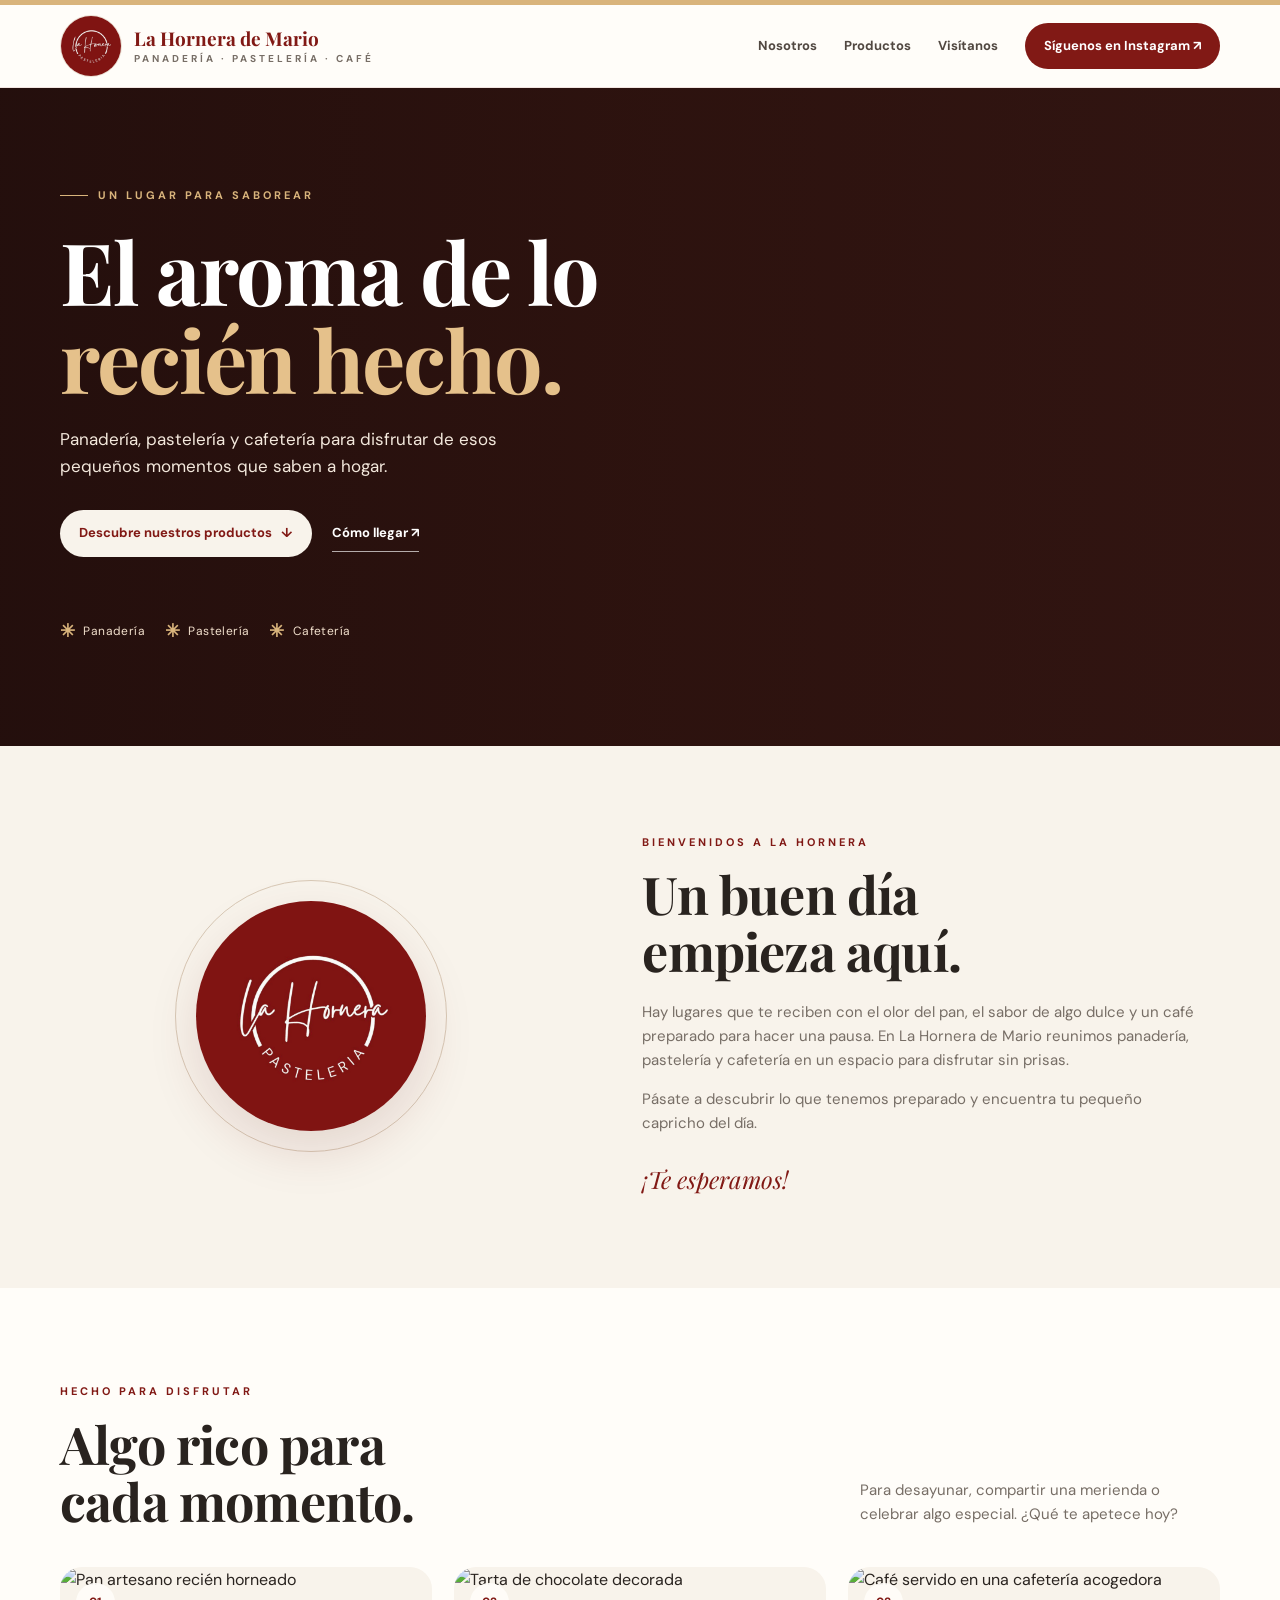
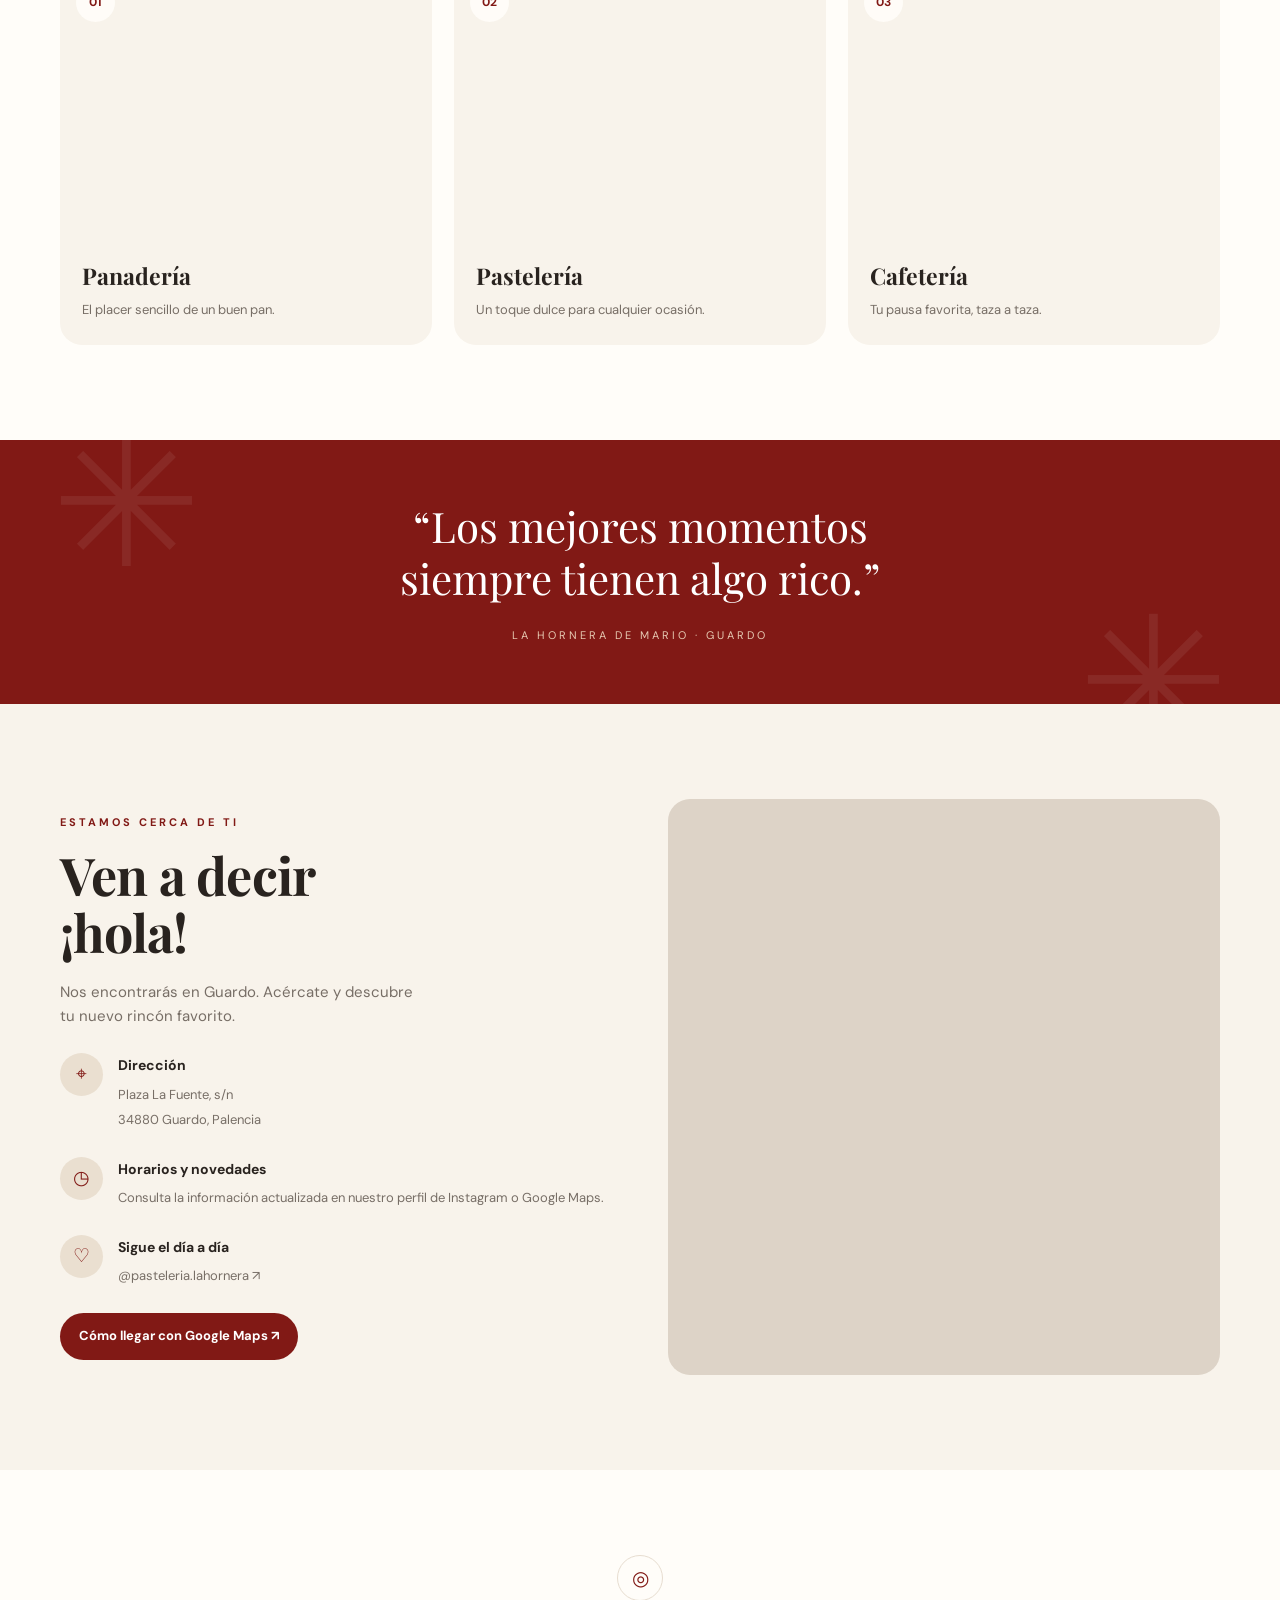
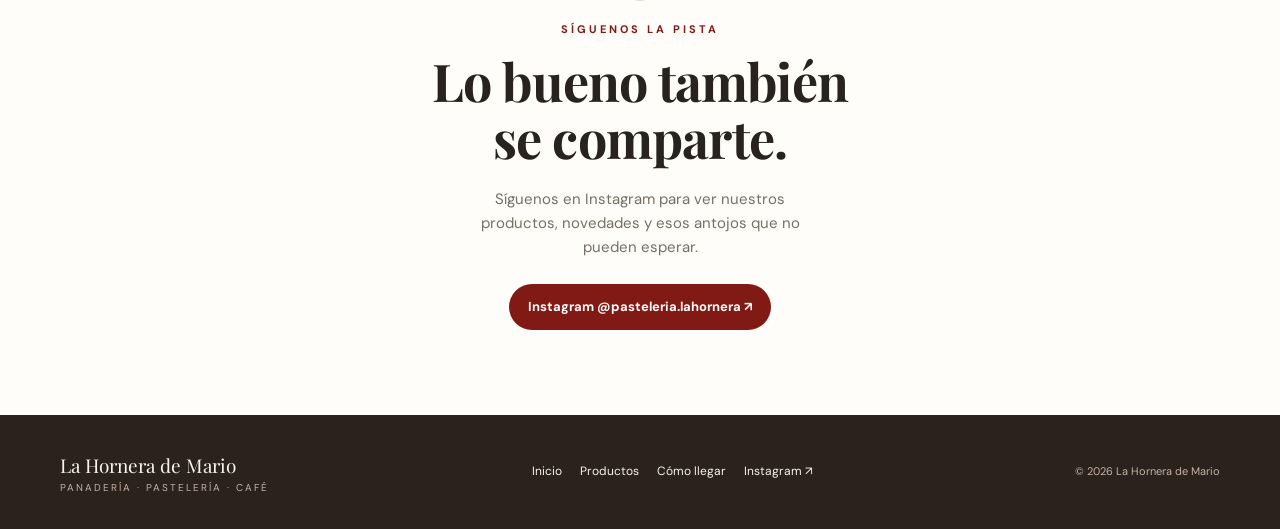
==== index.html @ e00d03fb "Add files via upload" ====
<!doctype html>
<html lang="es">
<head>
  <meta charset="utf-8">
  <meta name="viewport" content="width=device-width, initial-scale=1">
  <meta name="theme-color" content="#811915">
  <meta name="description" content="La Hornera de Mario: panadería, pastelería y cafetería en Guardo, Palencia. Descubre nuestros productos y ven a visitarnos.">
  <title>La Hornera de Mario | Panadería, pastelería y café</title>
  <link rel="preconnect" href="https://fonts.googleapis.com">
  <link rel="preconnect" href="https://fonts.gstatic.com" crossorigin>
  <link href="https://fonts.googleapis.com/css2?family=DM+Sans:wght@400;500;600;700&family=Playfair+Display:wght@500;600;700&display=swap" rel="stylesheet">
  <style>
    :root{--wine:#811915;--wine-dark:#5d100e;--cream:#f8f3eb;--paper:#fffdf9;--ink:#29231f;--muted:#776e66;--gold:#d9b47c;--line:#e7ddd0;--radius:22px}
    *{box-sizing:border-box}
    html{scroll-behavior:smooth;scroll-padding-top:88px}
    body{margin:0;background:var(--paper);color:var(--ink);font-family:"DM Sans",sans-serif;line-height:1.6}
    a{color:inherit}
    img{display:block;max-width:100%}
    .container{width:min(1160px,calc(100% - 44px));margin-inline:auto}
    .topline{height:5px;background:var(--gold)}
    header{position:sticky;top:0;z-index:20;background:rgba(255,253,249,.94);backdrop-filter:blur(14px);border-bottom:1px solid rgba(129,25,21,.1)}
    .nav{height:82px;display:flex;align-items:center;justify-content:space-between;gap:24px}
    .brand{display:flex;align-items:center;gap:12px;text-decoration:none;min-width:0}
    .brand img{width:62px;height:62px;object-fit:cover;border-radius:50%;border:1px solid #eadfd2}
    .brand-name{font-family:"Playfair Display",serif;font-size:19px;font-weight:700;line-height:1.1;color:var(--wine)}
    .brand-name small{display:block;font-family:"DM Sans",sans-serif;font-size:10px;letter-spacing:3px;text-transform:uppercase;color:var(--muted);margin-top:5px}
    nav{display:flex;align-items:center;gap:27px}
    nav a{text-decoration:none;font-size:13px;font-weight:700;color:#514841;transition:color .2s}
    nav a:hover{color:var(--wine)}
    .nav-cta,.button{display:inline-flex;align-items:center;justify-content:center;gap:9px;background:var(--wine);color:#fff!important;padding:13px 19px;border-radius:999px;text-decoration:none;font-size:13px;font-weight:700;transition:transform .2s,background .2s}
    .nav-cta:hover,.button:hover{background:var(--wine-dark);transform:translateY(-2px)}
    .menu-toggle{display:none;border:0;background:none;color:var(--wine);font-size:26px;cursor:pointer}
    .hero{position:relative;isolation:isolate;min-height:640px;display:flex;align-items:center;color:white;background:#321512;overflow:hidden}
    .hero:before{content:"";position:absolute;inset:0;z-index:-2;background:url("https://images.unsplash.com/photo-1509440159596-0249088772ff?auto=format&fit=crop&w=2000&q=85") center 52%/cover}
    .hero:after{content:"";position:absolute;inset:0;z-index:-1;background:linear-gradient(90deg,rgba(34,14,12,.88) 0%,rgba(42,17,13,.69) 48%,rgba(43,18,13,.12) 100%)}
    .hero-content{padding:90px 0 100px;max-width:720px}
    .eyebrow{display:inline-flex;align-items:center;gap:10px;color:var(--gold);font-size:11px;font-weight:700;letter-spacing:3px;text-transform:uppercase}
    .eyebrow:before{content:"";height:1px;width:28px;background:currentColor}
    h1,h2,h3,p{margin-top:0}
    h1,h2,h3{font-family:"Playfair Display",serif}
    h1{font-size:clamp(48px,7vw,86px);line-height:1.02;letter-spacing:-2px;margin:23px 0}
    h1 em{font-style:normal;color:#e5c18b}
    .hero p{font-size:17px;max-width:500px;color:#f3e8dc;margin-bottom:30px}
    .hero-actions{display:flex;align-items:center;gap:20px;flex-wrap:wrap}
    .button.light{background:var(--cream);color:var(--wine)!important}
    .text-link{font-weight:700;font-size:13px;text-decoration:none;border-bottom:1px solid rgba(255,255,255,.65);padding:8px 0}
    .hero-note{margin-top:60px;display:flex;gap:20px;align-items:center;color:#f1dfcc;font-size:12px;letter-spacing:.4px}
    .hero-note span{display:flex;align-items:center;gap:8px}
    .hero-note b{color:var(--gold);font-size:18px}
    .intro{padding:88px 0 90px;background:var(--cream)}
    .intro-grid{display:grid;grid-template-columns:1fr 1.15fr;gap:80px;align-items:center}
    .intro-mark{position:relative;min-height:330px;display:flex;align-items:center;justify-content:center}
    .intro-mark:before{content:"";position:absolute;width:270px;height:270px;border:1px solid #d8c8b5;border-radius:50%}
    .intro-mark img{position:relative;width:230px;height:230px;object-fit:cover;border-radius:50%;box-shadow:0 20px 50px #5d100e20}
    .section-kicker{color:var(--wine);font-size:11px;font-weight:700;letter-spacing:3px;text-transform:uppercase;margin-bottom:14px}
    h2{font-size:clamp(34px,4.5vw,52px);line-height:1.1;letter-spacing:-.8px;margin-bottom:20px}
    .intro-copy p,.section-lead{color:var(--muted);font-size:15px;max-width:560px}
    .signature{font-family:"Playfair Display",serif;font-style:italic;color:var(--wine);font-size:24px;margin-top:25px}
    .products{padding:95px 0}
    .section-head{display:flex;justify-content:space-between;align-items:end;gap:30px;margin-bottom:38px}
    .section-head h2{margin-bottom:0}
    .section-lead{max-width:360px;margin-bottom:3px}
    .product-grid{display:grid;grid-template-columns:repeat(3,1fr);gap:22px}
    .product-card{position:relative;overflow:hidden;border-radius:var(--radius);background:var(--cream);min-height:370px}
    .product-card img{width:100%;height:270px;object-fit:cover;transition:transform .6s}
    .product-card:hover img{transform:scale(1.05)}
    .product-info{padding:21px 22px 24px}
    .product-info h3{font-size:23px;margin-bottom:5px}
    .product-info p{color:var(--muted);font-size:13px;margin-bottom:0}
    .product-number{position:absolute;top:16px;left:16px;background:rgba(255,253,249,.94);color:var(--wine);border-radius:50%;width:39px;height:39px;display:grid;place-items:center;font-size:12px;font-weight:700}
    .quote-band{background:var(--wine);color:#fff;padding:60px 0;text-align:center;position:relative;overflow:hidden}
    .quote-band:before,.quote-band:after{content:"✳";position:absolute;color:#ffffff12;font-size:180px;line-height:1}
    .quote-band:before{left:4%;top:-25px}.quote-band:after{right:4%;bottom:-70px}
    .quote-band blockquote{position:relative;max-width:760px;margin:0 auto;font-family:"Playfair Display",serif;font-size:clamp(27px,4vw,42px);line-height:1.25}
    .quote-band p{position:relative;color:#e6c9b2;font-size:11px;letter-spacing:3px;text-transform:uppercase;margin:22px 0 0}
    .visit{padding:95px 0;background:var(--cream)}
    .visit-grid{display:grid;grid-template-columns:1fr 1fr;gap:55px;align-items:stretch}
    .visit-copy{padding:15px 0}
    .detail{display:flex;gap:15px;margin:25px 0;align-items:flex-start}
    .detail-icon{width:43px;height:43px;flex:0 0 43px;border-radius:50%;display:grid;place-items:center;background:#eadfd0;color:var(--wine);font-size:19px}
    .detail strong{display:block;font-size:14px;margin:1px 0 4px}
    .detail span,.detail a{font-size:13px;color:var(--muted);text-decoration:none}
    .map-card{min-height:410px;border-radius:var(--radius);overflow:hidden;position:relative;background:#ddd3c7}
    .map-card iframe{width:100%;height:100%;min-height:410px;border:0;filter:grayscale(.2)}
    .social{padding:85px 0;text-align:center}
    .social .section-lead{margin:0 auto 25px}
    .social-icon{display:inline-grid;place-items:center;width:46px;height:46px;border-radius:50%;border:1px solid var(--line);color:var(--wine);font-size:20px;margin-bottom:20px}
    footer{background:#2b211d;color:#f8f3eb;padding:35px 0}
    .footer-inner{display:flex;align-items:center;justify-content:space-between;gap:25px}
    .footer-brand{font-family:"Playfair Display",serif;font-size:19px}
    .footer-brand small{display:block;color:#c4b3a6;font:10px "DM Sans",sans-serif;letter-spacing:2px;text-transform:uppercase}
    footer p{font-size:11px;color:#c4b3a6;margin:0}
    .footer-links{display:flex;gap:18px;flex-wrap:wrap}
    .footer-links a{font-size:12px;color:#f8f3eb;text-decoration:none}
    .reveal{opacity:0;transform:translateY(18px);transition:opacity .65s,transform .65s}
    .reveal.visible{opacity:1;transform:none}
    @media(max-width:850px){
      nav{gap:15px}nav a{font-size:12px}.nav-cta{padding:11px 13px}
      .intro-grid{gap:35px}.visit-grid{gap:28px}
      .product-card img{height:220px}.product-card{min-height:330px}
    }
    @media(max-width:680px){
      .container{width:min(100% - 32px,560px)}
      .nav{height:72px}.brand img{width:50px;height:50px}.brand-name{font-size:17px}
      .menu-toggle{display:block}
      nav{display:none;position:absolute;top:72px;left:0;right:0;padding:20px 22px 24px;background:var(--paper);border-bottom:1px solid var(--line);flex-direction:column;align-items:stretch;gap:0}
      nav.open{display:flex}nav a{padding:13px 0;font-size:14px;border-bottom:1px solid var(--line)}nav .nav-cta{margin-top:15px;text-align:center;border:0}
      .hero{min-height:620px}.hero:before{background-position:58% center}.hero:after{background:linear-gradient(90deg,rgba(34,14,12,.86),rgba(42,17,13,.48))}
      .hero-content{padding:70px 0}.hero p{font-size:15px}.hero-note{margin-top:43px;gap:12px;flex-wrap:wrap}
      .intro,.products,.visit{padding:68px 0}
      .intro-grid{grid-template-columns:1fr;gap:22px}.intro-mark{min-height:230px;order:2}.intro-mark:before{width:205px;height:205px}.intro-mark img{width:170px;height:170px}
      .section-head{display:block}.section-lead{margin-top:16px}
      .product-grid{grid-template-columns:1fr;gap:18px}.product-card{min-height:0}.product-card img{height:260px}
      .quote-band{padding:48px 18px}
      .visit-grid{grid-template-columns:1fr;gap:25px}.map-card,.map-card iframe{min-height:340px}
      .social{padding:65px 0}
      .footer-inner{flex-direction:column;align-items:flex-start}.footer-links{gap:14px}
    }
    @media(prefers-reduced-motion:reduce){html{scroll-behavior:auto}*,*:before,*:after{transition:none!important}.reveal{opacity:1;transform:none}}
  </style>
</head>
<body>
  <div class="topline"></div>
  <header>
    <div class="container nav">
      <a class="brand" href="#inicio" aria-label="La Hornera de Mario, inicio">
        <img src="assets/logo-la-hornera.jpg" alt="Logotipo de La Hornera de Mario">
        <span class="brand-name">La Hornera de Mario<small>Panadería · Pastelería · Café</small></span>
      </a>
      <button class="menu-toggle" aria-label="Abrir menú" aria-expanded="false">☰</button>
      <nav aria-label="Navegación principal">
        <a href="#nosotros">Nosotros</a><a href="#productos">Productos</a><a href="#visitanos">Visítanos</a>
        <a class="nav-cta" href="https://www.instagram.com/pasteleria.lahornera/" target="_blank" rel="noopener">Síguenos en Instagram ↗</a>
      </nav>
    </div>
  </header>

  <main>
    <section class="hero" id="inicio">
      <div class="container">
        <div class="hero-content">
          <div class="eyebrow">Un lugar para saborear</div>
          <h1>El aroma de lo<br><em>recién hecho.</em></h1>
          <p>Panadería, pastelería y cafetería para disfrutar de esos pequeños momentos que saben a hogar.</p>
          <div class="hero-actions">
            <a class="button light" href="#productos">Descubre nuestros productos <span>↓</span></a>
            <a class="text-link" href="#visitanos">Cómo llegar ↗</a>
          </div>
          <div class="hero-note"><span><b>✳</b> Panadería</span><span><b>✳</b> Pastelería</span><span><b>✳</b> Cafetería</span></div>
        </div>
      </div>
    </section>

    <section class="intro" id="nosotros">
      <div class="container intro-grid">
        <div class="intro-mark reveal"><img src="assets/logo-la-hornera.jpg" alt="Logo de La Hornera de Mario"></div>
        <div class="intro-copy reveal">
          <div class="section-kicker">Bienvenidos a La Hornera</div>
          <h2>Un buen día<br>empieza aquí.</h2>
          <p>Hay lugares que te reciben con el olor del pan, el sabor de algo dulce y un café preparado para hacer una pausa. En La Hornera de Mario reunimos panadería, pastelería y cafetería en un espacio para disfrutar sin prisas.</p>
          <p>Pásate a descubrir lo que tenemos preparado y encuentra tu pequeño capricho del día.</p>
          <div class="signature">¡Te esperamos!</div>
        </div>
      </div>
    </section>

    <section class="products" id="productos">
      <div class="container">
        <div class="section-head reveal">
          <div><div class="section-kicker">Hecho para disfrutar</div><h2>Algo rico para<br>cada momento.</h2></div>
          <p class="section-lead">Para desayunar, compartir una merienda o celebrar algo especial. ¿Qué te apetece hoy?</p>
        </div>
        <div class="product-grid">
          <article class="product-card reveal">
            <span class="product-number">01</span>
            <img src="https://images.unsplash.com/photo-1509440159596-0249088772ff?auto=format&fit=crop&w=900&q=85" alt="Pan artesano recién horneado" loading="lazy">
            <div class="product-info"><h3>Panadería</h3><p>El placer sencillo de un buen pan.</p></div>
          </article>
          <article class="product-card reveal">
            <span class="product-number">02</span>
            <img src="https://images.unsplash.com/photo-1578985545062-69928b1d9587?auto=format&fit=crop&w=900&q=85" alt="Tarta de chocolate decorada" loading="lazy">
            <div class="product-info"><h3>Pastelería</h3><p>Un toque dulce para cualquier ocasión.</p></div>
          </article>
          <article class="product-card reveal">
            <span class="product-number">03</span>
            <img src="https://images.unsplash.com/photo-1501339847302-ac426a4a7cbb?auto=format&fit=crop&w=900&q=85" alt="Café servido en una cafetería acogedora" loading="lazy">
            <div class="product-info"><h3>Cafetería</h3><p>Tu pausa favorita, taza a taza.</p></div>
          </article>
        </div>
      </div>
    </section>

    <section class="quote-band">
      <div class="container">
        <blockquote>“Los mejores momentos<br>siempre tienen algo rico.”</blockquote>
        <p>La Hornera de Mario · Guardo</p>
      </div>
    </section>

    <section class="visit" id="visitanos">
      <div class="container visit-grid">
        <div class="visit-copy reveal">
          <div class="section-kicker">Estamos cerca de ti</div>
          <h2>Ven a decir<br>¡hola!</h2>
          <p class="section-lead">Nos encontrarás en Guardo. Acércate y descubre tu nuevo rincón favorito.</p>
          <div class="detail"><div class="detail-icon">⌖</div><div><strong>Dirección</strong><span>Plaza La Fuente, s/n<br>34880 Guardo, Palencia</span></div></div>
          <div class="detail"><div class="detail-icon">◷</div><div><strong>Horarios y novedades</strong><span>Consulta la información actualizada en nuestro perfil de Instagram o Google Maps.</span></div></div>
          <div class="detail"><div class="detail-icon">♡</div><div><strong>Sigue el día a día</strong><a href="https://www.instagram.com/pasteleria.lahornera/" target="_blank" rel="noopener">@pasteleria.lahornera ↗</a></div></div>
          <a class="button" href="https://www.google.com/maps/search/?api=1&query=Pasteler%C3%ADa%20La%20Hornera%20de%20Mario%2C%20Plaza%20La%20Fuente%2C%20Guardo%2C%20Palencia" target="_blank" rel="noopener">Cómo llegar con Google Maps ↗</a>
        </div>
        <div class="map-card reveal" aria-label="Mapa de ubicación">
          <iframe title="Ubicación de La Hornera de Mario en Guardo" src="https://maps.google.com/maps?q=Pasteler%C3%ADa%20La%20Hornera%20de%20Mario%2C%20Plaza%20La%20Fuente%2C%20Guardo%2C%20Palencia&t=&z=15&ie=UTF8&iwloc=&output=embed" loading="lazy" referrerpolicy="no-referrer-when-downgrade"></iframe>
        </div>
      </div>
    </section>

    <section class="social">
      <div class="container reveal">
        <div class="social-icon">◎</div>
        <div class="section-kicker">Síguenos la pista</div>
        <h2>Lo bueno también<br>se comparte.</h2>
        <p class="section-lead">Síguenos en Instagram para ver nuestros productos, novedades y esos antojos que no pueden esperar.</p>
        <a class="button" href="https://www.instagram.com/pasteleria.lahornera/" target="_blank" rel="noopener">Instagram @pasteleria.lahornera ↗</a>
      </div>
    </section>
  </main>

  <footer>
    <div class="container footer-inner">
      <div class="footer-brand">La Hornera de Mario<small>Panadería · Pastelería · Café</small></div>
      <div class="footer-links"><a href="#inicio">Inicio</a><a href="#productos">Productos</a><a href="#visitanos">Cómo llegar</a><a href="https://www.instagram.com/pasteleria.lahornera/" target="_blank" rel="noopener">Instagram ↗</a></div>
      <p>© <span id="year"></span> La Hornera de Mario</p>
    </div>
  </footer>
  <script>
    const toggle = document.querySelector('.menu-toggle');
    const nav = document.querySelector('nav');
    toggle.addEventListener('click', () => {
      const open = nav.classList.toggle('open');
      toggle.setAttribute('aria-expanded', String(open));
      toggle.textContent = open ? '×' : '☰';
    });
    nav.querySelectorAll('a').forEach(link => link.addEventListener('click', () => {
      nav.classList.remove('open'); toggle.setAttribute('aria-expanded','false'); toggle.textContent='☰';
    }));
    document.getElementById('year').textContent = new Date().getFullYear();
    const observer = new IntersectionObserver(entries => entries.forEach(entry => {
      if (entry.isIntersecting) { entry.target.classList.add('visible'); observer.unobserve(entry.target); }
    }), {threshold:.12});
    document.querySelectorAll('.reveal').forEach(el => observer.observe(el));
  </script>
</body>
</html>
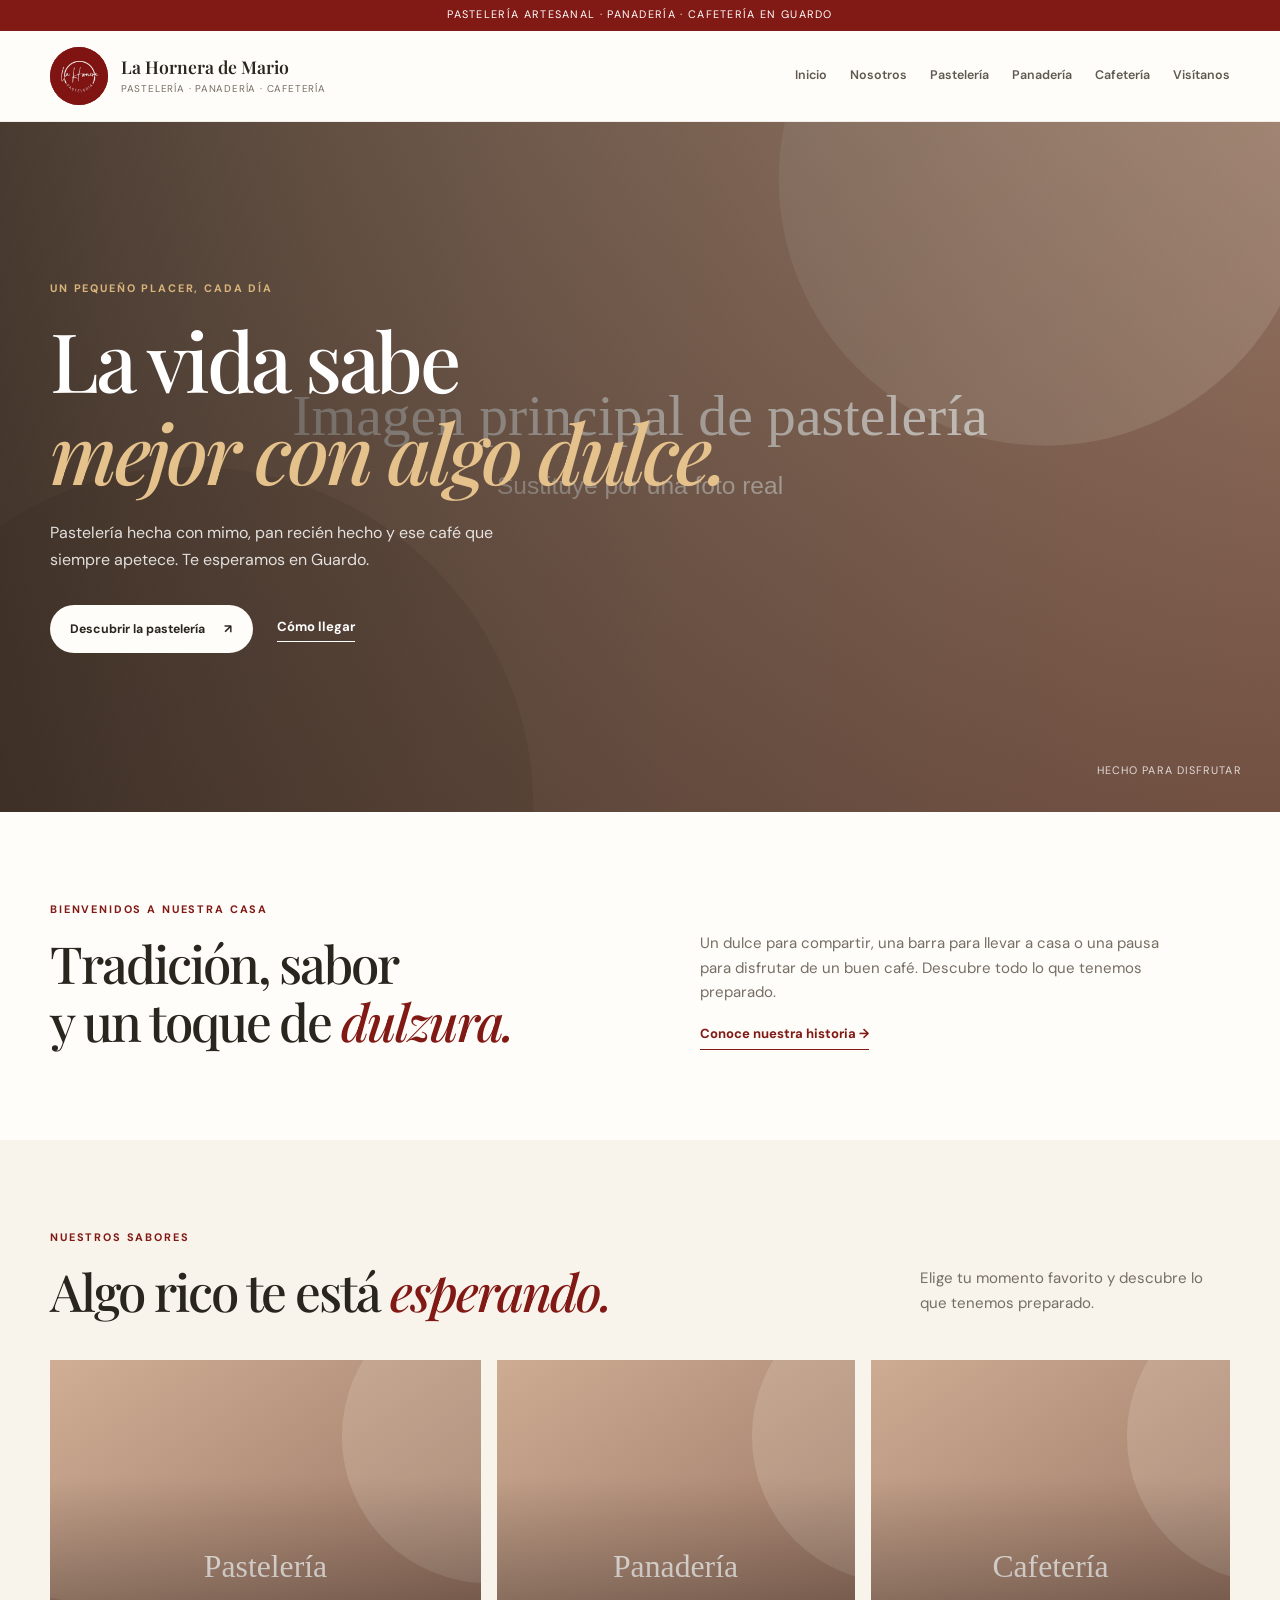
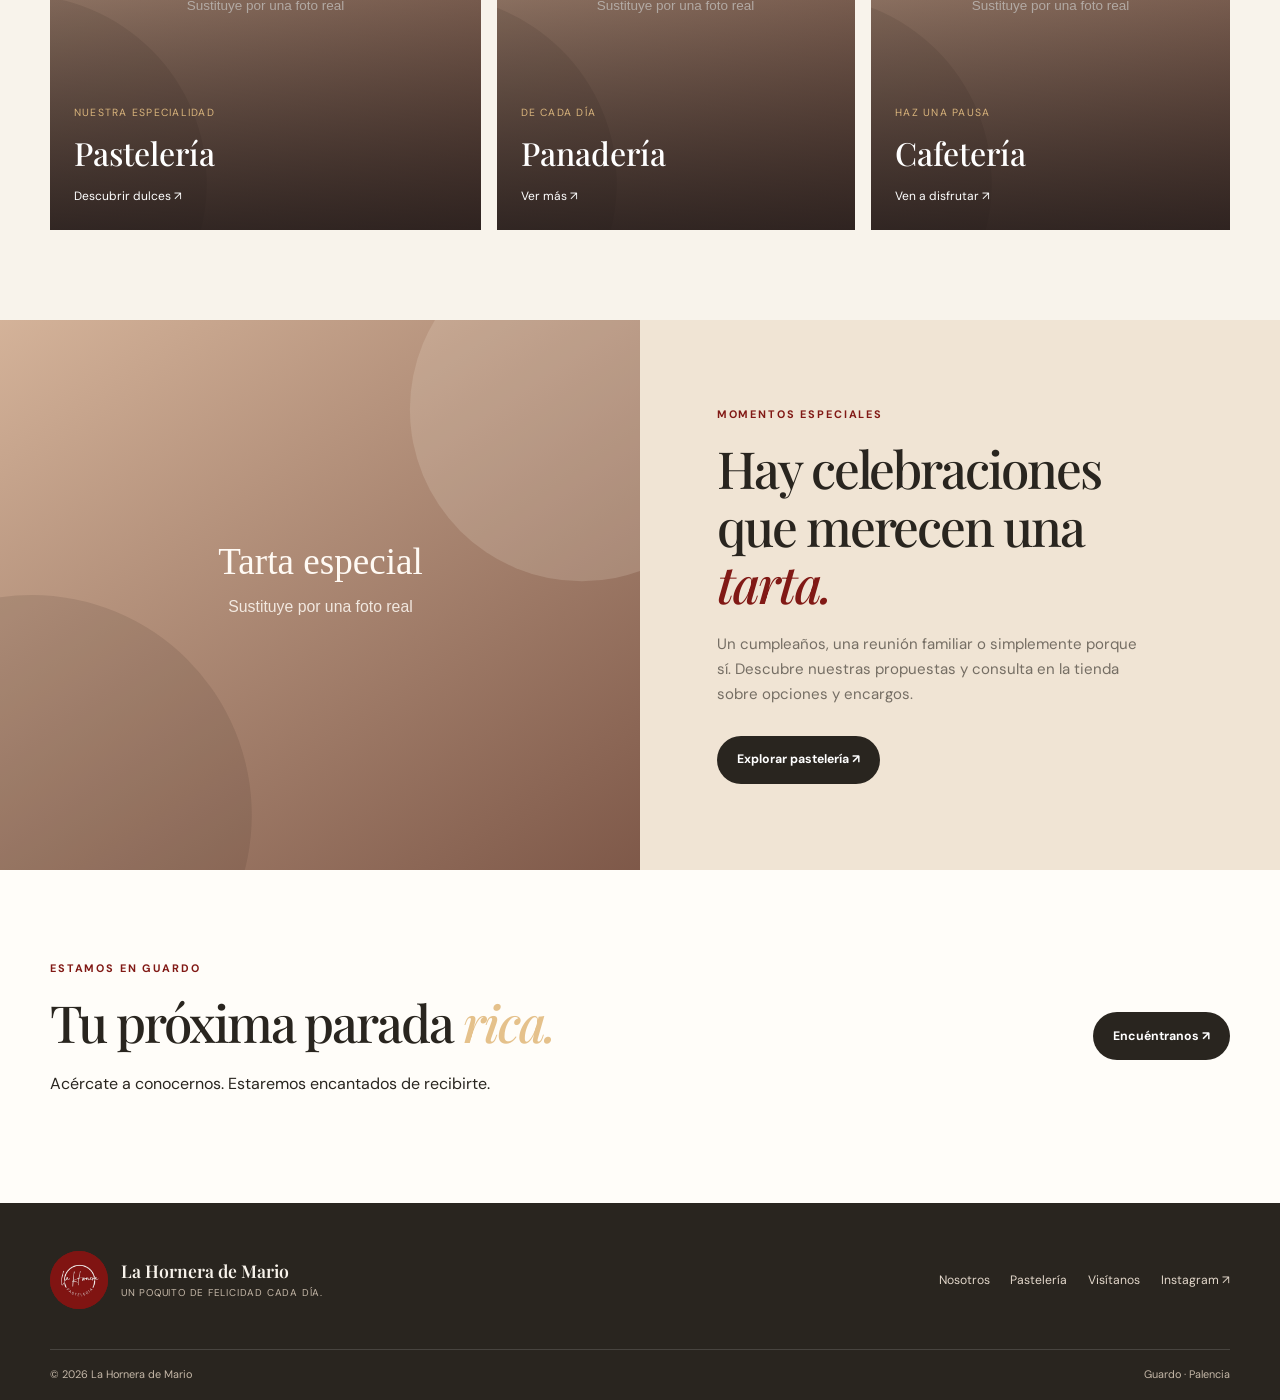
==== commit 470c1ce7: "2º versión, páginas añadidas, nueva estructura" ====
--- a/index.html
+++ b/index.html
@@ -1,253 +1,31 @@
 <!doctype html>
-<html lang="es">
-<head>
-  <meta charset="utf-8">
-  <meta name="viewport" content="width=device-width, initial-scale=1">
-  <meta name="theme-color" content="#811915">
-  <meta name="description" content="La Hornera de Mario: panadería, pastelería y cafetería en Guardo, Palencia. Descubre nuestros productos y ven a visitarnos.">
-  <title>La Hornera de Mario | Panadería, pastelería y café</title>
-  <link rel="preconnect" href="https://fonts.googleapis.com">
-  <link rel="preconnect" href="https://fonts.gstatic.com" crossorigin>
-  <link href="https://fonts.googleapis.com/css2?family=DM+Sans:wght@400;500;600;700&family=Playfair+Display:wght@500;600;700&display=swap" rel="stylesheet">
-  <style>
-    :root{--wine:#811915;--wine-dark:#5d100e;--cream:#f8f3eb;--paper:#fffdf9;--ink:#29231f;--muted:#776e66;--gold:#d9b47c;--line:#e7ddd0;--radius:22px}
-    *{box-sizing:border-box}
-    html{scroll-behavior:smooth;scroll-padding-top:88px}
-    body{margin:0;background:var(--paper);color:var(--ink);font-family:"DM Sans",sans-serif;line-height:1.6}
-    a{color:inherit}
-    img{display:block;max-width:100%}
-    .container{width:min(1160px,calc(100% - 44px));margin-inline:auto}
-    .topline{height:5px;background:var(--gold)}
-    header{position:sticky;top:0;z-index:20;background:rgba(255,253,249,.94);backdrop-filter:blur(14px);border-bottom:1px solid rgba(129,25,21,.1)}
-    .nav{height:82px;display:flex;align-items:center;justify-content:space-between;gap:24px}
-    .brand{display:flex;align-items:center;gap:12px;text-decoration:none;min-width:0}
-    .brand img{width:62px;height:62px;object-fit:cover;border-radius:50%;border:1px solid #eadfd2}
-    .brand-name{font-family:"Playfair Display",serif;font-size:19px;font-weight:700;line-height:1.1;color:var(--wine)}
-    .brand-name small{display:block;font-family:"DM Sans",sans-serif;font-size:10px;letter-spacing:3px;text-transform:uppercase;color:var(--muted);margin-top:5px}
-    nav{display:flex;align-items:center;gap:27px}
-    nav a{text-decoration:none;font-size:13px;font-weight:700;color:#514841;transition:color .2s}
-    nav a:hover{color:var(--wine)}
-    .nav-cta,.button{display:inline-flex;align-items:center;justify-content:center;gap:9px;background:var(--wine);color:#fff!important;padding:13px 19px;border-radius:999px;text-decoration:none;font-size:13px;font-weight:700;transition:transform .2s,background .2s}
-    .nav-cta:hover,.button:hover{background:var(--wine-dark);transform:translateY(-2px)}
-    .menu-toggle{display:none;border:0;background:none;color:var(--wine);font-size:26px;cursor:pointer}
-    .hero{position:relative;isolation:isolate;min-height:640px;display:flex;align-items:center;color:white;background:#321512;overflow:hidden}
-    .hero:before{content:"";position:absolute;inset:0;z-index:-2;background:url("https://images.unsplash.com/photo-1509440159596-0249088772ff?auto=format&fit=crop&w=2000&q=85") center 52%/cover}
-    .hero:after{content:"";position:absolute;inset:0;z-index:-1;background:linear-gradient(90deg,rgba(34,14,12,.88) 0%,rgba(42,17,13,.69) 48%,rgba(43,18,13,.12) 100%)}
-    .hero-content{padding:90px 0 100px;max-width:720px}
-    .eyebrow{display:inline-flex;align-items:center;gap:10px;color:var(--gold);font-size:11px;font-weight:700;letter-spacing:3px;text-transform:uppercase}
-    .eyebrow:before{content:"";height:1px;width:28px;background:currentColor}
-    h1,h2,h3,p{margin-top:0}
-    h1,h2,h3{font-family:"Playfair Display",serif}
-    h1{font-size:clamp(48px,7vw,86px);line-height:1.02;letter-spacing:-2px;margin:23px 0}
-    h1 em{font-style:normal;color:#e5c18b}
-    .hero p{font-size:17px;max-width:500px;color:#f3e8dc;margin-bottom:30px}
-    .hero-actions{display:flex;align-items:center;gap:20px;flex-wrap:wrap}
-    .button.light{background:var(--cream);color:var(--wine)!important}
-    .text-link{font-weight:700;font-size:13px;text-decoration:none;border-bottom:1px solid rgba(255,255,255,.65);padding:8px 0}
-    .hero-note{margin-top:60px;display:flex;gap:20px;align-items:center;color:#f1dfcc;font-size:12px;letter-spacing:.4px}
-    .hero-note span{display:flex;align-items:center;gap:8px}
-    .hero-note b{color:var(--gold);font-size:18px}
-    .intro{padding:88px 0 90px;background:var(--cream)}
-    .intro-grid{display:grid;grid-template-columns:1fr 1.15fr;gap:80px;align-items:center}
-    .intro-mark{position:relative;min-height:330px;display:flex;align-items:center;justify-content:center}
-    .intro-mark:before{content:"";position:absolute;width:270px;height:270px;border:1px solid #d8c8b5;border-radius:50%}
-    .intro-mark img{position:relative;width:230px;height:230px;object-fit:cover;border-radius:50%;box-shadow:0 20px 50px #5d100e20}
-    .section-kicker{color:var(--wine);font-size:11px;font-weight:700;letter-spacing:3px;text-transform:uppercase;margin-bottom:14px}
-    h2{font-size:clamp(34px,4.5vw,52px);line-height:1.1;letter-spacing:-.8px;margin-bottom:20px}
-    .intro-copy p,.section-lead{color:var(--muted);font-size:15px;max-width:560px}
-    .signature{font-family:"Playfair Display",serif;font-style:italic;color:var(--wine);font-size:24px;margin-top:25px}
-    .products{padding:95px 0}
-    .section-head{display:flex;justify-content:space-between;align-items:end;gap:30px;margin-bottom:38px}
-    .section-head h2{margin-bottom:0}
-    .section-lead{max-width:360px;margin-bottom:3px}
-    .product-grid{display:grid;grid-template-columns:repeat(3,1fr);gap:22px}
-    .product-card{position:relative;overflow:hidden;border-radius:var(--radius);background:var(--cream);min-height:370px}
-    .product-card img{width:100%;height:270px;object-fit:cover;transition:transform .6s}
-    .product-card:hover img{transform:scale(1.05)}
-    .product-info{padding:21px 22px 24px}
-    .product-info h3{font-size:23px;margin-bottom:5px}
-    .product-info p{color:var(--muted);font-size:13px;margin-bottom:0}
-    .product-number{position:absolute;top:16px;left:16px;background:rgba(255,253,249,.94);color:var(--wine);border-radius:50%;width:39px;height:39px;display:grid;place-items:center;font-size:12px;font-weight:700}
-    .quote-band{background:var(--wine);color:#fff;padding:60px 0;text-align:center;position:relative;overflow:hidden}
-    .quote-band:before,.quote-band:after{content:"✳";position:absolute;color:#ffffff12;font-size:180px;line-height:1}
-    .quote-band:before{left:4%;top:-25px}.quote-band:after{right:4%;bottom:-70px}
-    .quote-band blockquote{position:relative;max-width:760px;margin:0 auto;font-family:"Playfair Display",serif;font-size:clamp(27px,4vw,42px);line-height:1.25}
-    .quote-band p{position:relative;color:#e6c9b2;font-size:11px;letter-spacing:3px;text-transform:uppercase;margin:22px 0 0}
-    .visit{padding:95px 0;background:var(--cream)}
-    .visit-grid{display:grid;grid-template-columns:1fr 1fr;gap:55px;align-items:stretch}
-    .visit-copy{padding:15px 0}
-    .detail{display:flex;gap:15px;margin:25px 0;align-items:flex-start}
-    .detail-icon{width:43px;height:43px;flex:0 0 43px;border-radius:50%;display:grid;place-items:center;background:#eadfd0;color:var(--wine);font-size:19px}
-    .detail strong{display:block;font-size:14px;margin:1px 0 4px}
-    .detail span,.detail a{font-size:13px;color:var(--muted);text-decoration:none}
-    .map-card{min-height:410px;border-radius:var(--radius);overflow:hidden;position:relative;background:#ddd3c7}
-    .map-card iframe{width:100%;height:100%;min-height:410px;border:0;filter:grayscale(.2)}
-    .social{padding:85px 0;text-align:center}
-    .social .section-lead{margin:0 auto 25px}
-    .social-icon{display:inline-grid;place-items:center;width:46px;height:46px;border-radius:50%;border:1px solid var(--line);color:var(--wine);font-size:20px;margin-bottom:20px}
-    footer{background:#2b211d;color:#f8f3eb;padding:35px 0}
-    .footer-inner{display:flex;align-items:center;justify-content:space-between;gap:25px}
-    .footer-brand{font-family:"Playfair Display",serif;font-size:19px}
-    .footer-brand small{display:block;color:#c4b3a6;font:10px "DM Sans",sans-serif;letter-spacing:2px;text-transform:uppercase}
-    footer p{font-size:11px;color:#c4b3a6;margin:0}
-    .footer-links{display:flex;gap:18px;flex-wrap:wrap}
-    .footer-links a{font-size:12px;color:#f8f3eb;text-decoration:none}
-    .reveal{opacity:0;transform:translateY(18px);transition:opacity .65s,transform .65s}
-    .reveal.visible{opacity:1;transform:none}
-    @media(max-width:850px){
-      nav{gap:15px}nav a{font-size:12px}.nav-cta{padding:11px 13px}
-      .intro-grid{gap:35px}.visit-grid{gap:28px}
-      .product-card img{height:220px}.product-card{min-height:330px}
-    }
-    @media(max-width:680px){
-      .container{width:min(100% - 32px,560px)}
-      .nav{height:72px}.brand img{width:50px;height:50px}.brand-name{font-size:17px}
-      .menu-toggle{display:block}
-      nav{display:none;position:absolute;top:72px;left:0;right:0;padding:20px 22px 24px;background:var(--paper);border-bottom:1px solid var(--line);flex-direction:column;align-items:stretch;gap:0}
-      nav.open{display:flex}nav a{padding:13px 0;font-size:14px;border-bottom:1px solid var(--line)}nav .nav-cta{margin-top:15px;text-align:center;border:0}
-      .hero{min-height:620px}.hero:before{background-position:58% center}.hero:after{background:linear-gradient(90deg,rgba(34,14,12,.86),rgba(42,17,13,.48))}
-      .hero-content{padding:70px 0}.hero p{font-size:15px}.hero-note{margin-top:43px;gap:12px;flex-wrap:wrap}
-      .intro,.products,.visit{padding:68px 0}
-      .intro-grid{grid-template-columns:1fr;gap:22px}.intro-mark{min-height:230px;order:2}.intro-mark:before{width:205px;height:205px}.intro-mark img{width:170px;height:170px}
-      .section-head{display:block}.section-lead{margin-top:16px}
-      .product-grid{grid-template-columns:1fr;gap:18px}.product-card{min-height:0}.product-card img{height:260px}
-      .quote-band{padding:48px 18px}
-      .visit-grid{grid-template-columns:1fr;gap:25px}.map-card,.map-card iframe{min-height:340px}
-      .social{padding:65px 0}
-      .footer-inner{flex-direction:column;align-items:flex-start}.footer-links{gap:14px}
-    }
-    @media(prefers-reduced-motion:reduce){html{scroll-behavior:auto}*,*:before,*:after{transition:none!important}.reveal{opacity:1;transform:none}}
-  </style>
-</head>
-<body>
-  <div class="topline"></div>
-  <header>
-    <div class="container nav">
-      <a class="brand" href="#inicio" aria-label="La Hornera de Mario, inicio">
-        <img src="assets/logo-la-hornera.jpg" alt="Logotipo de La Hornera de Mario">
-        <span class="brand-name">La Hornera de Mario<small>Panadería · Pastelería · Café</small></span>
-      </a>
-      <button class="menu-toggle" aria-label="Abrir menú" aria-expanded="false">☰</button>
-      <nav aria-label="Navegación principal">
-        <a href="#nosotros">Nosotros</a><a href="#productos">Productos</a><a href="#visitanos">Visítanos</a>
-        <a class="nav-cta" href="https://www.instagram.com/pasteleria.lahornera/" target="_blank" rel="noopener">Síguenos en Instagram ↗</a>
-      </nav>
-    </div>
-  </header>
-
-  <main>
-    <section class="hero" id="inicio">
-      <div class="container">
-        <div class="hero-content">
-          <div class="eyebrow">Un lugar para saborear</div>
-          <h1>El aroma de lo<br><em>recién hecho.</em></h1>
-          <p>Panadería, pastelería y cafetería para disfrutar de esos pequeños momentos que saben a hogar.</p>
-          <div class="hero-actions">
-            <a class="button light" href="#productos">Descubre nuestros productos <span>↓</span></a>
-            <a class="text-link" href="#visitanos">Cómo llegar ↗</a>
-          </div>
-          <div class="hero-note"><span><b>✳</b> Panadería</span><span><b>✳</b> Pastelería</span><span><b>✳</b> Cafetería</span></div>
-        </div>
-      </div>
-    </section>
-
-    <section class="intro" id="nosotros">
-      <div class="container intro-grid">
-        <div class="intro-mark reveal"><img src="assets/logo-la-hornera.jpg" alt="Logo de La Hornera de Mario"></div>
-        <div class="intro-copy reveal">
-          <div class="section-kicker">Bienvenidos a La Hornera</div>
-          <h2>Un buen día<br>empieza aquí.</h2>
-          <p>Hay lugares que te reciben con el olor del pan, el sabor de algo dulce y un café preparado para hacer una pausa. En La Hornera de Mario reunimos panadería, pastelería y cafetería en un espacio para disfrutar sin prisas.</p>
-          <p>Pásate a descubrir lo que tenemos preparado y encuentra tu pequeño capricho del día.</p>
-          <div class="signature">¡Te esperamos!</div>
-        </div>
-      </div>
-    </section>
-
-    <section class="products" id="productos">
-      <div class="container">
-        <div class="section-head reveal">
-          <div><div class="section-kicker">Hecho para disfrutar</div><h2>Algo rico para<br>cada momento.</h2></div>
-          <p class="section-lead">Para desayunar, compartir una merienda o celebrar algo especial. ¿Qué te apetece hoy?</p>
-        </div>
-        <div class="product-grid">
-          <article class="product-card reveal">
-            <span class="product-number">01</span>
-            <img src="https://images.unsplash.com/photo-1509440159596-0249088772ff?auto=format&fit=crop&w=900&q=85" alt="Pan artesano recién horneado" loading="lazy">
-            <div class="product-info"><h3>Panadería</h3><p>El placer sencillo de un buen pan.</p></div>
-          </article>
-          <article class="product-card reveal">
-            <span class="product-number">02</span>
-            <img src="https://images.unsplash.com/photo-1578985545062-69928b1d9587?auto=format&fit=crop&w=900&q=85" alt="Tarta de chocolate decorada" loading="lazy">
-            <div class="product-info"><h3>Pastelería</h3><p>Un toque dulce para cualquier ocasión.</p></div>
-          </article>
-          <article class="product-card reveal">
-            <span class="product-number">03</span>
-            <img src="https://images.unsplash.com/photo-1501339847302-ac426a4a7cbb?auto=format&fit=crop&w=900&q=85" alt="Café servido en una cafetería acogedora" loading="lazy">
-            <div class="product-info"><h3>Cafetería</h3><p>Tu pausa favorita, taza a taza.</p></div>
-          </article>
-        </div>
-      </div>
-    </section>
-
-    <section class="quote-band">
-      <div class="container">
-        <blockquote>“Los mejores momentos<br>siempre tienen algo rico.”</blockquote>
-        <p>La Hornera de Mario · Guardo</p>
-      </div>
-    </section>
-
-    <section class="visit" id="visitanos">
-      <div class="container visit-grid">
-        <div class="visit-copy reveal">
-          <div class="section-kicker">Estamos cerca de ti</div>
-          <h2>Ven a decir<br>¡hola!</h2>
-          <p class="section-lead">Nos encontrarás en Guardo. Acércate y descubre tu nuevo rincón favorito.</p>
-          <div class="detail"><div class="detail-icon">⌖</div><div><strong>Dirección</strong><span>Plaza La Fuente, s/n<br>34880 Guardo, Palencia</span></div></div>
-          <div class="detail"><div class="detail-icon">◷</div><div><strong>Horarios y novedades</strong><span>Consulta la información actualizada en nuestro perfil de Instagram o Google Maps.</span></div></div>
-          <div class="detail"><div class="detail-icon">♡</div><div><strong>Sigue el día a día</strong><a href="https://www.instagram.com/pasteleria.lahornera/" target="_blank" rel="noopener">@pasteleria.lahornera ↗</a></div></div>
-          <a class="button" href="https://www.google.com/maps/search/?api=1&query=Pasteler%C3%ADa%20La%20Hornera%20de%20Mario%2C%20Plaza%20La%20Fuente%2C%20Guardo%2C%20Palencia" target="_blank" rel="noopener">Cómo llegar con Google Maps ↗</a>
-        </div>
-        <div class="map-card reveal" aria-label="Mapa de ubicación">
-          <iframe title="Ubicación de La Hornera de Mario en Guardo" src="https://maps.google.com/maps?q=Pasteler%C3%ADa%20La%20Hornera%20de%20Mario%2C%20Plaza%20La%20Fuente%2C%20Guardo%2C%20Palencia&t=&z=15&ie=UTF8&iwloc=&output=embed" loading="lazy" referrerpolicy="no-referrer-when-downgrade"></iframe>
-        </div>
-      </div>
-    </section>
-
-    <section class="social">
-      <div class="container reveal">
-        <div class="social-icon">◎</div>
-        <div class="section-kicker">Síguenos la pista</div>
-        <h2>Lo bueno también<br>se comparte.</h2>
-        <p class="section-lead">Síguenos en Instagram para ver nuestros productos, novedades y esos antojos que no pueden esperar.</p>
-        <a class="button" href="https://www.instagram.com/pasteleria.lahornera/" target="_blank" rel="noopener">Instagram @pasteleria.lahornera ↗</a>
-      </div>
-    </section>
-  </main>
-
-  <footer>
-    <div class="container footer-inner">
-      <div class="footer-brand">La Hornera de Mario<small>Panadería · Pastelería · Café</small></div>
-      <div class="footer-links"><a href="#inicio">Inicio</a><a href="#productos">Productos</a><a href="#visitanos">Cómo llegar</a><a href="https://www.instagram.com/pasteleria.lahornera/" target="_blank" rel="noopener">Instagram ↗</a></div>
-      <p>© <span id="year"></span> La Hornera de Mario</p>
-    </div>
-  </footer>
-  <script>
-    const toggle = document.querySelector('.menu-toggle');
-    const nav = document.querySelector('nav');
-    toggle.addEventListener('click', () => {
-      const open = nav.classList.toggle('open');
-      toggle.setAttribute('aria-expanded', String(open));
-      toggle.textContent = open ? '×' : '☰';
-    });
-    nav.querySelectorAll('a').forEach(link => link.addEventListener('click', () => {
-      nav.classList.remove('open'); toggle.setAttribute('aria-expanded','false'); toggle.textContent='☰';
-    }));
-    document.getElementById('year').textContent = new Date().getFullYear();
-    const observer = new IntersectionObserver(entries => entries.forEach(entry => {
-      if (entry.isIntersecting) { entry.target.classList.add('visible'); observer.unobserve(entry.target); }
-    }), {threshold:.12});
-    document.querySelectorAll('.reveal').forEach(el => observer.observe(el));
-  </script>
-</body>
-</html>
+<html lang="es"><head><meta charset="utf-8"><meta name="viewport" content="width=device-width, initial-scale=1">
+<meta name="description" content="Pastelería artesanal, panadería y cafetería en Guardo."><meta name="theme-color" content="#811915"><title>Pastelería artesanal en Guardo | La Hornera de Mario</title>
+<link rel="icon" href="assets/images/favicon.svg" type="image/svg+xml">
+<link rel="preconnect" href="https://fonts.googleapis.com"><link rel="preconnect" href="https://fonts.gstatic.com" crossorigin>
+<link href="https://fonts.googleapis.com/css2?family=DM+Sans:wght@400;500;600;700&family=Playfair+Display:wght@500;600;700&display=swap" rel="stylesheet">
+<link rel="stylesheet" href="assets/css/main.css"><link rel="stylesheet" href="assets/css/pages.css">
+<script src="assets/js/main.js" defer></script></head><body>
+<a class="skip-link" href="#contenido">Saltar al contenido</a><div class="announcement">Pastelería artesanal · Panadería · Cafetería en Guardo</div><header class="site-header"><div class="container header-inner">
+<a class="brand" href="index.html"><img src="assets/images/logo-hornera.jpg" alt="" class="brand-logo"><span><strong>La Hornera de Mario</strong><small>Pastelería · Panadería · Cafetería</small></span></a>
+<button class="nav-toggle" aria-expanded="false" aria-controls="site-nav" aria-label="Abrir menú"><span></span><span></span><span></span></button>
+<nav class="site-nav" id="site-nav" aria-label="Navegación principal">
+<a href="index.html">Inicio</a><a href="pages/nosotros.html">Nosotros</a><a href="pages/pasteleria.html">Pastelería</a><a href="pages/panaderia.html">Panadería</a><a href="pages/cafeteria.html">Cafetería</a><a href="pages/visitanos.html">Visítanos</a>
+</nav></div></header>
+<main id="contenido">
+<section class="hero"><div class="hero-image"></div><div class="hero-shade"></div><div class="container hero-content">
+<p class="eyebrow eyebrow-light">Un pequeño placer, cada día</p><h1>La vida sabe<br><em>mejor con algo dulce.</em></h1>
+<p class="hero-intro">Pastelería hecha con mimo, pan recién hecho y ese café que siempre apetece. Te esperamos en Guardo.</p>
+<div class="hero-actions"><a class="button button-light" href="pages/pasteleria.html">Descubrir la pastelería <span>↗</span></a><a class="text-link text-link-light" href="pages/visitanos.html">Cómo llegar</a></div></div>
+<div class="hero-note">Hecho para disfrutar</div></section>
+<section class="section-space"><div class="container intro-grid"><div><p class="eyebrow">Bienvenidos a nuestra casa</p><h2>Tradición, sabor<br>y un toque de <em>dulzura.</em></h2></div><div class="intro-copy"><p>Un dulce para compartir, una barra para llevar a casa o una pausa para disfrutar de un buen café. Descubre todo lo que tenemos preparado.</p><a class="text-link" href="pages/nosotros.html">Conoce nuestra historia →</a></div></div></section>
+<section class="categories-section section-space"><div class="container"><div class="section-heading"><div><p class="eyebrow">Nuestros sabores</p><h2>Algo rico te está <em>esperando.</em></h2></div><p>Elige tu momento favorito y descubre lo que tenemos preparado.</p></div>
+<div class="category-grid">
+<a class="category-card category-card-large" href="pages/pasteleria.html"><img src="assets/images/pasteleria.svg" alt="Pastelería" loading="lazy"><span class="category-overlay"></span><span class="category-card-copy"><small>Nuestra especialidad</small><strong>Pastelería</strong><span>Descubrir dulces ↗</span></span></a>
+<a class="category-card" href="pages/panaderia.html"><img src="assets/images/panaderia.svg" alt="Panadería" loading="lazy"><span class="category-overlay"></span><span class="category-card-copy"><small>De cada día</small><strong>Panadería</strong><span>Ver más ↗</span></span></a>
+<a class="category-card" href="pages/cafeteria.html"><img src="assets/images/cafeteria.svg" alt="Cafetería" loading="lazy"><span class="category-overlay"></span><span class="category-card-copy"><small>Haz una pausa</small><strong>Cafetería</strong><span>Ven a disfrutar ↗</span></span></a>
+</div></div></section>
+<section class="feature-section"><div class="feature-image"><img src="assets/images/tarta-especial.svg" alt="Tarta especial" loading="lazy"></div><div class="feature-copy"><p class="eyebrow">Momentos especiales</p><h2>Hay celebraciones<br>que merecen una <em>tarta.</em></h2><p>Un cumpleaños, una reunión familiar o simplemente porque sí. Descubre nuestras propuestas y consulta en la tienda sobre opciones y encargos.</p><a class="button button-dark" href="pages/pasteleria.html">Explorar pastelería ↗</a></div></section>
+<section class="section-space"><div class="container visit-strip-inner"><div><p class="eyebrow">Estamos en Guardo</p><h2>Tu próxima parada <em>rica.</em></h2><p>Acércate a conocernos. Estaremos encantados de recibirte.</p></div><a class="button button-dark" href="pages/visitanos.html">Encuéntranos ↗</a></div></section>
+</main><footer class="site-footer"><div class="container footer-main"><a class="brand brand-footer" href="index.html"><img src="assets/images/logo-hornera.jpg" alt="" class="brand-logo"><span><strong>La Hornera de Mario</strong><small>Un poquito de felicidad cada día.</small></span></a><div class="footer-links"><a href="pages/nosotros.html">Nosotros</a><a href="pages/pasteleria.html">Pastelería</a><a href="pages/visitanos.html">Visítanos</a><a href="https://www.instagram.com/pasteleria.lahornera/" target="_blank" rel="noopener noreferrer">Instagram ↗</a></div></div><div class="container footer-bottom"><span>© <span data-current-year></span> La Hornera de Mario</span><span>Guardo · Palencia</span></div></footer>
+</body></html>
--- a/assets/css/main.css
+++ b/assets/css/main.css
@@ -0,0 +1,6 @@
+/* Estilos globales: colores, tipografías, navegación, componentes y responsive. */
+:root{--ink:#29251f;--muted:#756e64;--cream:#f8f3eb;--paper:#fffdf9;--accent:#811915;--accent-dark:#5d100e;--gold:#d9b47c;--line:#e8dfd3;--body:"DM Sans",sans-serif;--display:"Playfair Display",Georgia,serif;--container:1180px}
+*{box-sizing:border-box}html{scroll-behavior:smooth}body{margin:0;color:var(--ink);background:var(--paper);font-family:var(--body);line-height:1.65;-webkit-font-smoothing:antialiased}img{display:block;max-width:100%}a{color:inherit;text-decoration:none}.container{width:min(calc(100% - 48px),var(--container));margin-inline:auto}.skip-link{position:absolute;top:-5rem;left:1rem;z-index:100;padding:.75rem;background:var(--ink);color:white}.skip-link:focus{top:1rem}.announcement{padding:.4rem 1rem;background:var(--accent);color:white;text-align:center;font-size:.68rem;letter-spacing:.12em;text-transform:uppercase}.site-header{position:relative;z-index:20;background:var(--paper);border-bottom:1px solid #29251f12}.header-inner{min-height:90px;display:flex;align-items:center;justify-content:space-between;gap:2rem}.brand{display:inline-flex;align-items:center;gap:.8rem;flex-shrink:0}.brand-logo{width:58px;height:58px;object-fit:contain;border-radius:50%;background:#811915}.brand span{display:grid;line-height:1.3}.brand strong{font-family:var(--display);font-size:1.1rem;font-weight:600}.brand small{margin-top:.25rem;color:var(--muted);font-size:.62rem;letter-spacing:.08em;text-transform:uppercase}.site-nav{display:flex;align-items:center;gap:clamp(.8rem,1.8vw,1.6rem)}.site-nav a{padding:.5rem 0;color:#5f594f;font-size:.78rem;font-weight:600}.site-nav a:hover{color:var(--accent)}.nav-toggle{display:none;border:0;background:none;padding:.5rem}.nav-toggle span{display:block;width:23px;height:2px;margin:5px;background:var(--ink)}.hero{position:relative;min-height:min(690px,76vw);display:flex;align-items:center;overflow:hidden;color:white;background:#321512}.hero-image,.hero-shade{position:absolute;inset:0}.hero-image{background:url("../images/hero-pasteleria.svg") center/cover no-repeat}.hero-shade{background:linear-gradient(90deg,#221913c7,#22191320)}.hero-content{position:relative;padding-block:7rem}.eyebrow{margin:0 0 1rem;color:var(--accent);font-size:.68rem;font-weight:700;letter-spacing:.17em;text-transform:uppercase}.eyebrow-light{color:#d9b47c}h1,h2{font-family:var(--display);font-weight:500;line-height:1.12;letter-spacing:-.04em}h1{max-width:780px;margin:0 0 1.4rem;font-size:clamp(3rem,6.4vw,5.9rem)}h2{margin:0 0 1.25rem;font-size:clamp(2.3rem,4vw,3.8rem)}h1 em,h2 em{color:#e5c18b;font-weight:500}.hero-intro{max-width:490px;margin-bottom:2rem;color:#ffffffd6}.hero-actions{display:flex;align-items:center;flex-wrap:wrap;gap:1.5rem}.button{display:inline-flex;min-height:48px;align-items:center;justify-content:center;gap:1.2rem;padding:.8rem 1.2rem;border:1px solid transparent;border-radius:999px;font-size:.77rem;font-weight:700;transition:transform .2s,background .2s}.button:hover{transform:translateY(-2px)}.button-light{color:var(--ink);background:var(--paper)}.button-dark{color:white;background:var(--ink)}.button-dark:hover{background:var(--accent-dark)}.text-link{display:inline-flex;gap:.6rem;padding-bottom:.25rem;border-bottom:1px solid currentColor;color:var(--accent);font-size:.82rem;font-weight:700}.text-link-light{color:white}.hero-note{position:absolute;right:3%;bottom:2rem;color:#ffffffc9;font-size:.68rem;letter-spacing:.1em;text-transform:uppercase}.section-space,.page-section{padding-block:clamp(4rem,7vw,7rem)}.intro-grid{display:grid;grid-template-columns:1.05fr .95fr;align-items:end;gap:4rem}.intro-grid h2{margin:0}.intro-grid h2 em,.section-heading h2 em,.visit-strip h2 em{color:var(--accent)}.intro-copy{max-width:470px}.intro-copy p,.section-heading>p,.feature-copy>p:not(.eyebrow),.visit-strip p:not(.eyebrow){color:var(--muted);font-size:.94rem}.categories-section{background:var(--cream)}.section-heading{display:flex;align-items:end;justify-content:space-between;gap:2rem;margin-bottom:2.5rem}.section-heading h2{margin:0}.section-heading>p{max-width:310px;margin-bottom:.3rem}.category-grid{display:grid;grid-template-columns:1.2fr 1fr 1fr;gap:1rem}.category-card{position:relative;min-height:390px;display:flex;align-items:end;overflow:hidden;color:white;background:#8d7461;isolation:isolate}.category-card-large{min-height:470px}.category-card img{position:absolute;z-index:-2;inset:0;width:100%;height:100%;object-fit:cover;transition:transform .5s}.category-card:hover img{transform:scale(1.05)}.category-overlay{position:absolute;z-index:-1;inset:0;background:linear-gradient(0deg,#1c1616d1,transparent 75%)}.category-card-copy{display:grid;gap:.4rem;padding:1.5rem}.category-card-copy small{color:#d9b47c;font-size:.65rem;letter-spacing:.12em;text-transform:uppercase}.category-card-copy strong{font-family:var(--display);font-size:2rem;font-weight:500}.category-card-copy>span{font-size:.75rem}.feature-section{display:grid;grid-template-columns:1fr 1fr;min-height:550px;background:#f0e4d4}.feature-image{min-height:400px;overflow:hidden}.feature-image img{width:100%;height:100%;object-fit:cover}.feature-copy{align-self:center;padding:clamp(2.5rem,6vw,6rem)}.feature-copy h2 em{color:var(--accent)}.feature-copy>p:not(.eyebrow){max-width:430px;margin-bottom:1.8rem}.visit-strip-inner{display:flex;align-items:center;justify-content:space-between;gap:2rem}.visit-strip h2{margin-bottom:.8rem}.site-footer{padding-top:3rem;background:var(--ink);color:var(--cream)}.footer-main,.footer-bottom{display:flex;align-items:center;justify-content:space-between;gap:2rem}.footer-main{padding-bottom:2.5rem}.brand-footer small{color:#c5b8a8}.footer-links{display:flex;flex-wrap:wrap;gap:1.3rem}.footer-links a{color:#e3d8cb;font-size:.76rem}.footer-bottom{padding-block:1rem;border-top:1px solid #ffffff24;color:#c5b8a8;font-size:.68rem}
+@media(max-width:980px){.nav-toggle{display:block}.site-nav{position:absolute;top:100%;right:0;left:0;display:none;align-items:stretch;gap:0;padding:.5rem 24px 1rem;border-top:1px solid var(--line);background:var(--paper);box-shadow:0 18px 55px #2b201f1f}.site-nav.is-open{display:flex;flex-direction:column}.site-nav a{padding:.85rem 0;border-bottom:1px solid var(--line)}.hero{min-height:600px}.intro-grid{gap:2rem}.category-grid{grid-template-columns:1fr 1fr}.category-card-large{grid-row:span 2;min-height:100%}.category-card{min-height:300px}}
+@media(max-width:640px){.container{width:calc(100% - 32px)}.brand-logo{width:48px;height:48px}.brand strong{font-size:1rem}.brand small{font-size:.52rem}.hero{min-height:600px}.hero-content{padding-block:5rem}h1{font-size:clamp(2.8rem,13vw,4.2rem)}.hero-actions{align-items:flex-start;flex-direction:column;gap:1.2rem}.intro-grid{grid-template-columns:1fr;gap:1.5rem}.section-heading{align-items:flex-start;flex-direction:column;gap:1rem}.category-grid{grid-template-columns:1fr}.category-card,.category-card-large{min-height:330px;grid-row:auto}.feature-section{grid-template-columns:1fr}.feature-image{min-height:300px;max-height:390px}.feature-copy{padding:3rem 24px}.visit-strip-inner,.footer-main,.footer-bottom{align-items:flex-start;flex-direction:column}.footer-main{gap:1.5rem}.footer-links{gap:.8rem 1.1rem}}
+@media(prefers-reduced-motion:reduce){html{scroll-behavior:auto}*,*::before,*::after{transition-duration:.01ms!important}}
--- a/assets/css/pages.css
+++ b/assets/css/pages.css
@@ -0,0 +1,4 @@
+/* Estilos de páginas interiores; la base común está en main.css. */
+.page-hero{position:relative;min-height:420px;display:flex;align-items:center;overflow:hidden;color:white;background:#321512}.page-hero-bg{position:absolute;inset:0;background-position:center;background-size:cover}.page-hero::after{position:absolute;inset:0;background:linear-gradient(90deg,#221913c7,#22191320);content:""}.page-hero-content{position:relative;z-index:1;padding-block:5rem}.page-hero h1{font-size:clamp(3rem,6vw,5rem)}.page-hero p:not(.eyebrow){max-width:480px;color:#ffffffd6}.story-grid{display:grid;grid-template-columns:.9fr 1.1fr;gap:clamp(2rem,7vw,7rem);align-items:start}.story-grid h2{font-size:clamp(2.2rem,4vw,3.4rem)}.story-grid p:not(.eyebrow){color:var(--muted)}.content-note{padding:1rem 1.1rem;border-left:2px solid var(--accent);background:var(--cream);font-size:.85rem}.single-feature-image{height:clamp(280px,42vw,520px);margin-top:3rem;overflow:hidden}.single-feature-image img{width:100%;height:100%;object-fit:cover}.product-grid{display:grid;grid-template-columns:repeat(3,minmax(0,1fr));gap:1.2rem}.product-card{overflow:hidden;border:1px solid var(--line);background:white}.product-card>img{width:100%;aspect-ratio:4/3;object-fit:cover;background:var(--cream)}.product-card-copy{padding:1.25rem}.product-card h3{margin:0 0 .5rem;font-family:var(--display);font-size:1.45rem;font-weight:500}.product-card p{margin:0;color:var(--muted);font-size:.85rem}.product-card-cta{display:flex;align-items:flex-start;flex-direction:column;justify-content:center;padding:1.5rem;background:var(--cream)}.product-card-cta h3{font-size:1.8rem}.product-card-cta .text-link{margin-top:1rem}.visit-grid{display:grid;grid-template-columns:.8fr 1.2fr;gap:3rem;align-items:stretch}.visit-grid h2{font-size:2.5rem}.visit-grid p:not(.eyebrow){color:var(--muted)}.map-frame,.map-frame iframe{width:100%;min-height:400px;border:0}.map-frame{overflow:hidden;background:var(--cream)}
+@media(max-width:760px){.page-hero{min-height:370px}.story-grid,.visit-grid{grid-template-columns:1fr;gap:1.5rem}.product-grid{grid-template-columns:repeat(2,minmax(0,1fr));gap:.8rem}.product-card-copy{padding:1rem}.map-frame,.map-frame iframe{min-height:330px}}
+@media(max-width:480px){.product-grid{grid-template-columns:1fr}.page-hero h1{font-size:2.8rem}}
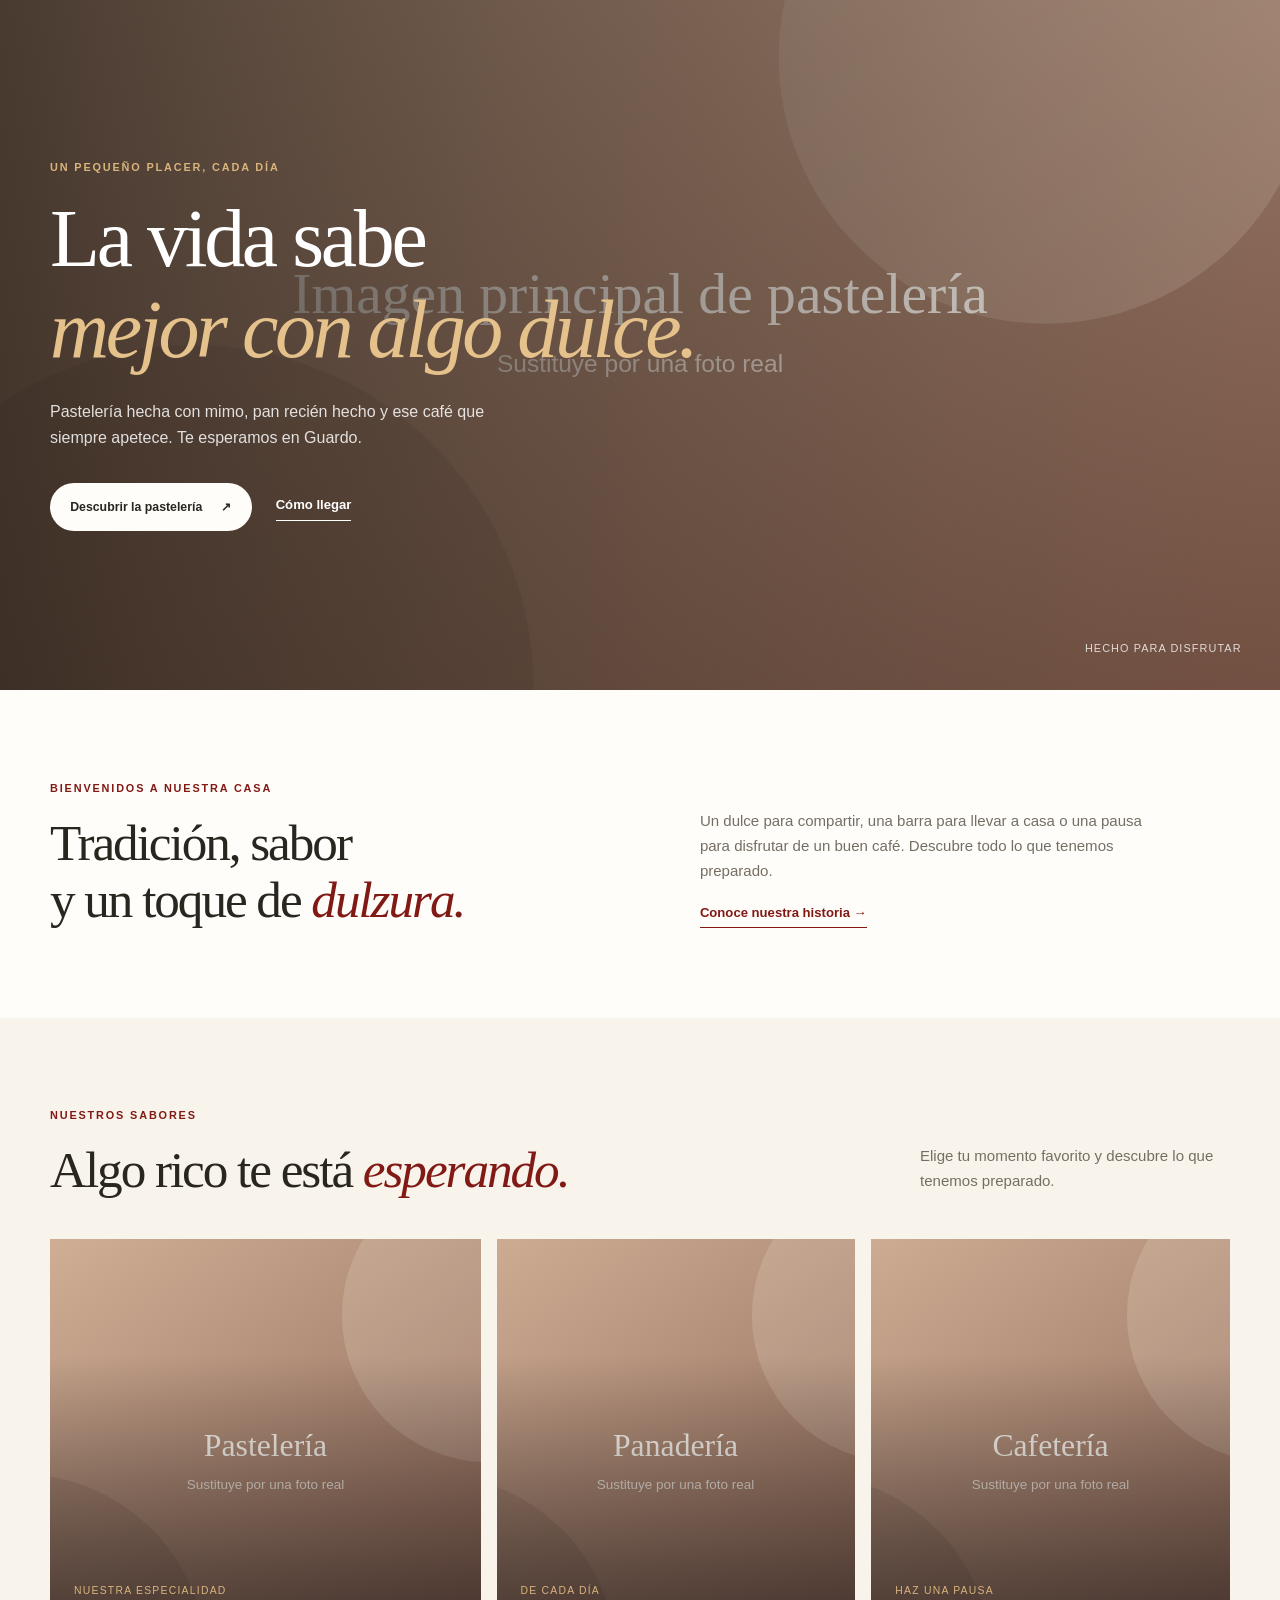
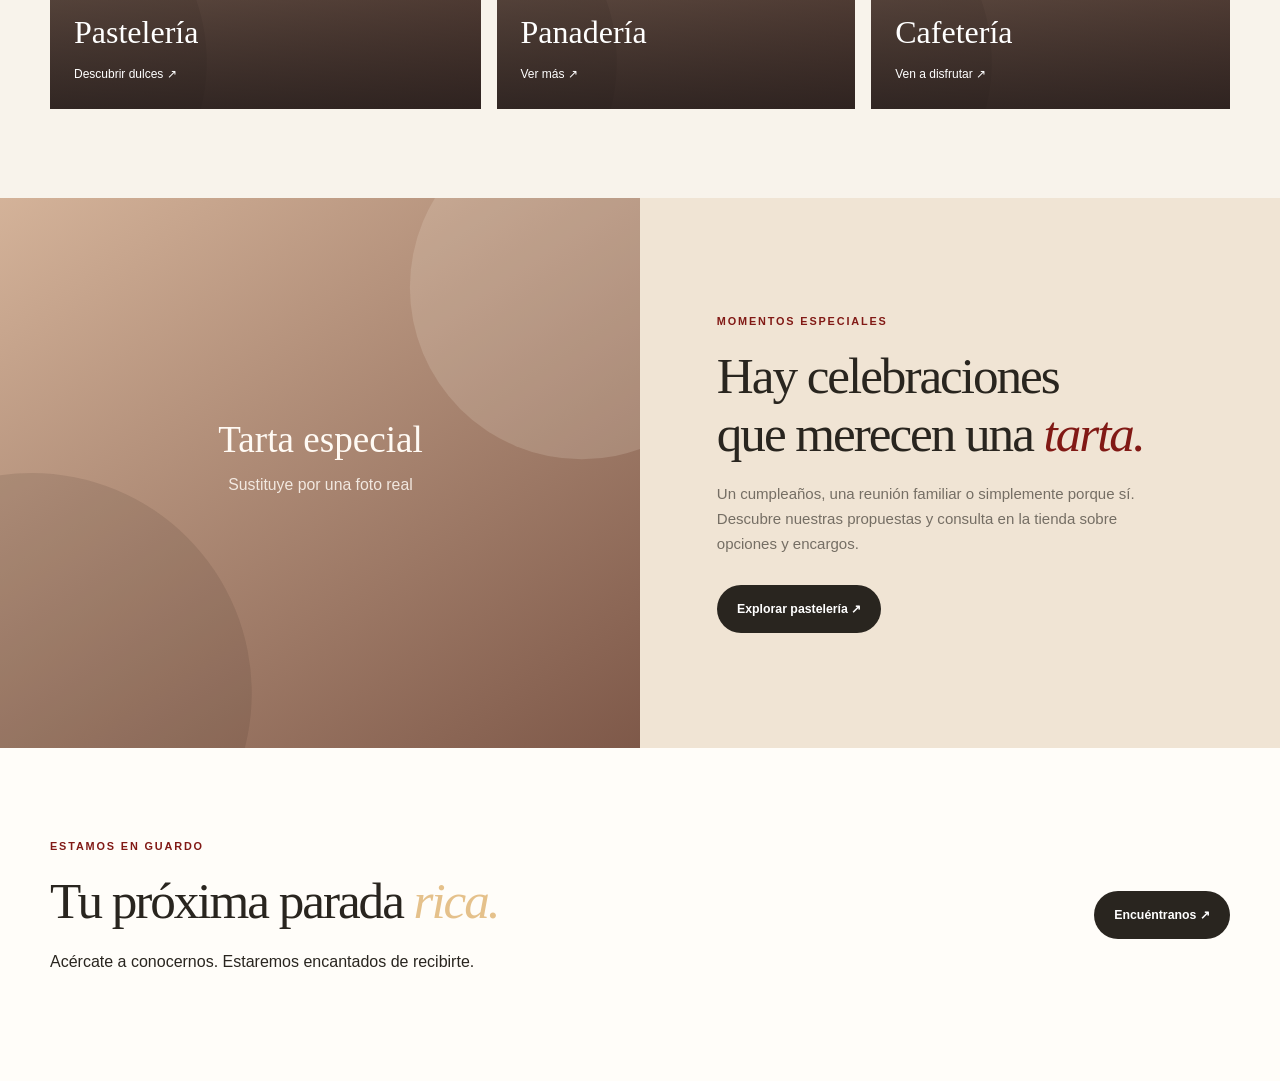
==== commit c0d6a8c2: "Nuevos cambios Header y Footer separados, pendiente imagenes y  algo más" ====
--- a/index.html
+++ b/index.html
@@ -1,17 +1,10 @@
 <!doctype html>
 <html lang="es"><head><meta charset="utf-8"><meta name="viewport" content="width=device-width, initial-scale=1">
 <meta name="description" content="Pastelería artesanal, panadería y cafetería en Guardo."><meta name="theme-color" content="#811915"><title>Pastelería artesanal en Guardo | La Hornera de Mario</title>
-<link rel="icon" href="assets/images/favicon.svg" type="image/svg+xml">
-<link rel="preconnect" href="https://fonts.googleapis.com"><link rel="preconnect" href="https://fonts.gstatic.com" crossorigin>
-<link href="https://fonts.googleapis.com/css2?family=DM+Sans:wght@400;500;600;700&family=Playfair+Display:wght@500;600;700&display=swap" rel="stylesheet">
+<link rel="icon" href="assets/images/logo-hornera.jpg" type="image/jpeg">
 <link rel="stylesheet" href="assets/css/main.css"><link rel="stylesheet" href="assets/css/pages.css">
-<script src="assets/js/main.js" defer></script></head><body>
-<a class="skip-link" href="#contenido">Saltar al contenido</a><div class="announcement">Pastelería artesanal · Panadería · Cafetería en Guardo</div><header class="site-header"><div class="container header-inner">
-<a class="brand" href="index.html"><img src="assets/images/logo-hornera.jpg" alt="" class="brand-logo"><span><strong>La Hornera de Mario</strong><small>Pastelería · Panadería · Cafetería</small></span></a>
-<button class="nav-toggle" aria-expanded="false" aria-controls="site-nav" aria-label="Abrir menú"><span></span><span></span><span></span></button>
-<nav class="site-nav" id="site-nav" aria-label="Navegación principal">
-<a href="index.html">Inicio</a><a href="pages/nosotros.html">Nosotros</a><a href="pages/pasteleria.html">Pastelería</a><a href="pages/panaderia.html">Panadería</a><a href="pages/cafeteria.html">Cafetería</a><a href="pages/visitanos.html">Visítanos</a>
-</nav></div></header>
+<script src="assets/js/main.js" defer></script></head><body data-root="">
+<a class="skip-link" href="#contenido">Saltar al contenido</a><div data-include="header"></div>
 <main id="contenido">
 <section class="hero"><div class="hero-image"></div><div class="hero-shade"></div><div class="container hero-content">
 <p class="eyebrow eyebrow-light">Un pequeño placer, cada día</p><h1>La vida sabe<br><em>mejor con algo dulce.</em></h1>
@@ -27,5 +20,5 @@
 </div></div></section>
 <section class="feature-section"><div class="feature-image"><img src="assets/images/tarta-especial.svg" alt="Tarta especial" loading="lazy"></div><div class="feature-copy"><p class="eyebrow">Momentos especiales</p><h2>Hay celebraciones<br>que merecen una <em>tarta.</em></h2><p>Un cumpleaños, una reunión familiar o simplemente porque sí. Descubre nuestras propuestas y consulta en la tienda sobre opciones y encargos.</p><a class="button button-dark" href="pages/pasteleria.html">Explorar pastelería ↗</a></div></section>
 <section class="section-space"><div class="container visit-strip-inner"><div><p class="eyebrow">Estamos en Guardo</p><h2>Tu próxima parada <em>rica.</em></h2><p>Acércate a conocernos. Estaremos encantados de recibirte.</p></div><a class="button button-dark" href="pages/visitanos.html">Encuéntranos ↗</a></div></section>
-</main><footer class="site-footer"><div class="container footer-main"><a class="brand brand-footer" href="index.html"><img src="assets/images/logo-hornera.jpg" alt="" class="brand-logo"><span><strong>La Hornera de Mario</strong><small>Un poquito de felicidad cada día.</small></span></a><div class="footer-links"><a href="pages/nosotros.html">Nosotros</a><a href="pages/pasteleria.html">Pastelería</a><a href="pages/visitanos.html">Visítanos</a><a href="https://www.instagram.com/pasteleria.lahornera/" target="_blank" rel="noopener noreferrer">Instagram ↗</a></div></div><div class="container footer-bottom"><span>© <span data-current-year></span> La Hornera de Mario</span><span>Guardo · Palencia</span></div></footer>
+</main><div data-include="footer"></div>
 </body></html>
--- a/assets/css/main.css
+++ b/assets/css/main.css
@@ -1,6 +1,9 @@
 /* Estilos globales: colores, tipografías, navegación, componentes y responsive. */
 :root{--ink:#29251f;--muted:#756e64;--cream:#f8f3eb;--paper:#fffdf9;--accent:#811915;--accent-dark:#5d100e;--gold:#d9b47c;--line:#e8dfd3;--body:"DM Sans",sans-serif;--display:"Playfair Display",Georgia,serif;--container:1180px}
-*{box-sizing:border-box}html{scroll-behavior:smooth}body{margin:0;color:var(--ink);background:var(--paper);font-family:var(--body);line-height:1.65;-webkit-font-smoothing:antialiased}img{display:block;max-width:100%}a{color:inherit;text-decoration:none}.container{width:min(calc(100% - 48px),var(--container));margin-inline:auto}.skip-link{position:absolute;top:-5rem;left:1rem;z-index:100;padding:.75rem;background:var(--ink);color:white}.skip-link:focus{top:1rem}.announcement{padding:.4rem 1rem;background:var(--accent);color:white;text-align:center;font-size:.68rem;letter-spacing:.12em;text-transform:uppercase}.site-header{position:relative;z-index:20;background:var(--paper);border-bottom:1px solid #29251f12}.header-inner{min-height:90px;display:flex;align-items:center;justify-content:space-between;gap:2rem}.brand{display:inline-flex;align-items:center;gap:.8rem;flex-shrink:0}.brand-logo{width:58px;height:58px;object-fit:contain;border-radius:50%;background:#811915}.brand span{display:grid;line-height:1.3}.brand strong{font-family:var(--display);font-size:1.1rem;font-weight:600}.brand small{margin-top:.25rem;color:var(--muted);font-size:.62rem;letter-spacing:.08em;text-transform:uppercase}.site-nav{display:flex;align-items:center;gap:clamp(.8rem,1.8vw,1.6rem)}.site-nav a{padding:.5rem 0;color:#5f594f;font-size:.78rem;font-weight:600}.site-nav a:hover{color:var(--accent)}.nav-toggle{display:none;border:0;background:none;padding:.5rem}.nav-toggle span{display:block;width:23px;height:2px;margin:5px;background:var(--ink)}.hero{position:relative;min-height:min(690px,76vw);display:flex;align-items:center;overflow:hidden;color:white;background:#321512}.hero-image,.hero-shade{position:absolute;inset:0}.hero-image{background:url("../images/hero-pasteleria.svg") center/cover no-repeat}.hero-shade{background:linear-gradient(90deg,#221913c7,#22191320)}.hero-content{position:relative;padding-block:7rem}.eyebrow{margin:0 0 1rem;color:var(--accent);font-size:.68rem;font-weight:700;letter-spacing:.17em;text-transform:uppercase}.eyebrow-light{color:#d9b47c}h1,h2{font-family:var(--display);font-weight:500;line-height:1.12;letter-spacing:-.04em}h1{max-width:780px;margin:0 0 1.4rem;font-size:clamp(3rem,6.4vw,5.9rem)}h2{margin:0 0 1.25rem;font-size:clamp(2.3rem,4vw,3.8rem)}h1 em,h2 em{color:#e5c18b;font-weight:500}.hero-intro{max-width:490px;margin-bottom:2rem;color:#ffffffd6}.hero-actions{display:flex;align-items:center;flex-wrap:wrap;gap:1.5rem}.button{display:inline-flex;min-height:48px;align-items:center;justify-content:center;gap:1.2rem;padding:.8rem 1.2rem;border:1px solid transparent;border-radius:999px;font-size:.77rem;font-weight:700;transition:transform .2s,background .2s}.button:hover{transform:translateY(-2px)}.button-light{color:var(--ink);background:var(--paper)}.button-dark{color:white;background:var(--ink)}.button-dark:hover{background:var(--accent-dark)}.text-link{display:inline-flex;gap:.6rem;padding-bottom:.25rem;border-bottom:1px solid currentColor;color:var(--accent);font-size:.82rem;font-weight:700}.text-link-light{color:white}.hero-note{position:absolute;right:3%;bottom:2rem;color:#ffffffc9;font-size:.68rem;letter-spacing:.1em;text-transform:uppercase}.section-space,.page-section{padding-block:clamp(4rem,7vw,7rem)}.intro-grid{display:grid;grid-template-columns:1.05fr .95fr;align-items:end;gap:4rem}.intro-grid h2{margin:0}.intro-grid h2 em,.section-heading h2 em,.visit-strip h2 em{color:var(--accent)}.intro-copy{max-width:470px}.intro-copy p,.section-heading>p,.feature-copy>p:not(.eyebrow),.visit-strip p:not(.eyebrow){color:var(--muted);font-size:.94rem}.categories-section{background:var(--cream)}.section-heading{display:flex;align-items:end;justify-content:space-between;gap:2rem;margin-bottom:2.5rem}.section-heading h2{margin:0}.section-heading>p{max-width:310px;margin-bottom:.3rem}.category-grid{display:grid;grid-template-columns:1.2fr 1fr 1fr;gap:1rem}.category-card{position:relative;min-height:390px;display:flex;align-items:end;overflow:hidden;color:white;background:#8d7461;isolation:isolate}.category-card-large{min-height:470px}.category-card img{position:absolute;z-index:-2;inset:0;width:100%;height:100%;object-fit:cover;transition:transform .5s}.category-card:hover img{transform:scale(1.05)}.category-overlay{position:absolute;z-index:-1;inset:0;background:linear-gradient(0deg,#1c1616d1,transparent 75%)}.category-card-copy{display:grid;gap:.4rem;padding:1.5rem}.category-card-copy small{color:#d9b47c;font-size:.65rem;letter-spacing:.12em;text-transform:uppercase}.category-card-copy strong{font-family:var(--display);font-size:2rem;font-weight:500}.category-card-copy>span{font-size:.75rem}.feature-section{display:grid;grid-template-columns:1fr 1fr;min-height:550px;background:#f0e4d4}.feature-image{min-height:400px;overflow:hidden}.feature-image img{width:100%;height:100%;object-fit:cover}.feature-copy{align-self:center;padding:clamp(2.5rem,6vw,6rem)}.feature-copy h2 em{color:var(--accent)}.feature-copy>p:not(.eyebrow){max-width:430px;margin-bottom:1.8rem}.visit-strip-inner{display:flex;align-items:center;justify-content:space-between;gap:2rem}.visit-strip h2{margin-bottom:.8rem}.site-footer{padding-top:3rem;background:var(--ink);color:var(--cream)}.footer-main,.footer-bottom{display:flex;align-items:center;justify-content:space-between;gap:2rem}.footer-main{padding-bottom:2.5rem}.brand-footer small{color:#c5b8a8}.footer-links{display:flex;flex-wrap:wrap;gap:1.3rem}.footer-links a{color:#e3d8cb;font-size:.76rem}.footer-bottom{padding-block:1rem;border-top:1px solid #ffffff24;color:#c5b8a8;font-size:.68rem}
+*{box-sizing:border-box}html{scroll-behavior:smooth}body{margin:0;color:var(--ink);background:var(--paper);font-family:var(--body);line-height:1.65;-webkit-font-smoothing:antialiased}img{display:block;max-width:100%}a{color:inherit;text-decoration:none}.container{width:min(calc(100% - 48px),var(--container));margin-inline:auto}.skip-link{position:absolute;top:-5rem;left:1rem;z-index:100;padding:.75rem;background:var(--ink);color:white}.skip-link:focus{top:1rem}.announcement{padding:.4rem 1rem;background:var(--accent);color:white;text-align:center;font-size:.68rem;letter-spacing:.12em;text-transform:uppercase}.site-header-shell{position:sticky;top:0;z-index:100;background:var(--paper);box-shadow:0 2px 8px #29251f0a}.site-header{position:relative;z-index:20;background:var(--paper);border-bottom:1px solid #29251f12}.header-inner{min-height:90px;display:flex;align-items:center;justify-content:space-between;gap:2rem}.brand{display:inline-flex;align-items:center;gap:.8rem;flex-shrink:0}.brand-logo{width:58px;height:58px;object-fit:contain;border-radius:50%;background:#811915}.brand span{display:grid;line-height:1.3}.brand strong{font-family:var(--display);font-size:1.1rem;font-weight:600}.brand small{margin-top:.25rem;color:var(--muted);font-size:.62rem;letter-spacing:.08em;text-transform:uppercase}.site-nav{display:flex;align-items:center;gap:clamp(.8rem,1.8vw,1.6rem)}.site-nav a{padding:.5rem 0;color:#5f594f;font-size:.78rem;font-weight:600}.site-nav a:hover{color:var(--accent)}.nav-toggle{display:none;border:0;background:none;padding:.5rem}.nav-toggle span{display:block;width:23px;height:2px;margin:5px;background:var(--ink)}.hero{position:relative;min-height:min(690px,76vw);display:flex;align-items:center;overflow:hidden;color:white;background:#321512}.hero-image,.hero-shade{position:absolute;inset:0}.hero-image{background:url("../images/hero-pasteleria.svg") center/cover no-repeat}.hero-shade{background:linear-gradient(90deg,#221913c7,#22191320)}.hero-content{position:relative;padding-block:7rem}.eyebrow{margin:0 0 1rem;color:var(--accent);font-size:.68rem;font-weight:700;letter-spacing:.17em;text-transform:uppercase}.eyebrow-light{color:#d9b47c}h1,h2{font-family:var(--display);font-weight:500;line-height:1.12;letter-spacing:-.04em}h1{max-width:780px;margin:0 0 1.4rem;font-size:clamp(3rem,6.4vw,5.9rem)}h2{margin:0 0 1.25rem;font-size:clamp(2.3rem,4vw,3.8rem)}h1 em,h2 em{color:#e5c18b;font-weight:500}.hero-intro{max-width:490px;margin-bottom:2rem;color:#ffffffd6}.hero-actions{display:flex;align-items:center;flex-wrap:wrap;gap:1.5rem}.button{display:inline-flex;min-height:48px;align-items:center;justify-content:center;gap:1.2rem;padding:.8rem 1.2rem;border:1px solid transparent;border-radius:999px;font-size:.77rem;font-weight:700;transition:transform .2s,background .2s}.button:hover{transform:translateY(-2px)}.button-light{color:var(--ink);background:var(--paper)}.button-dark{color:white;background:var(--ink)}.button-dark:hover{background:var(--accent-dark)}.text-link{display:inline-flex;gap:.6rem;padding-bottom:.25rem;border-bottom:1px solid currentColor;color:var(--accent);font-size:.82rem;font-weight:700}.text-link-light{color:white}.hero-note{position:absolute;right:3%;bottom:2rem;color:#ffffffc9;font-size:.68rem;letter-spacing:.1em;text-transform:uppercase}.section-space,.page-section{padding-block:clamp(4rem,7vw,7rem)}.intro-grid{display:grid;grid-template-columns:1.05fr .95fr;align-items:end;gap:4rem}.intro-grid h2{margin:0}.intro-grid h2 em,.section-heading h2 em,.visit-strip h2 em{color:var(--accent)}.intro-copy{max-width:470px}.intro-copy p,.section-heading>p,.feature-copy>p:not(.eyebrow),.visit-strip p:not(.eyebrow){color:var(--muted);font-size:.94rem}.categories-section{background:var(--cream)}.section-heading{display:flex;align-items:end;justify-content:space-between;gap:2rem;margin-bottom:2.5rem}.section-heading h2{margin:0}.section-heading>p{max-width:310px;margin-bottom:.3rem}.category-grid{display:grid;grid-template-columns:1.2fr 1fr 1fr;gap:1rem}.category-card{position:relative;min-height:390px;display:flex;align-items:end;overflow:hidden;color:white;background:#8d7461;isolation:isolate}.category-card-large{min-height:470px}.category-card img{position:absolute;z-index:-2;inset:0;width:100%;height:100%;object-fit:cover;transition:transform .5s}.category-card:hover img{transform:scale(1.05)}.category-overlay{position:absolute;z-index:-1;inset:0;background:linear-gradient(0deg,#1c1616d1,transparent 75%)}.category-card-copy{display:grid;gap:.4rem;padding:1.5rem}.category-card-copy small{color:#d9b47c;font-size:.65rem;letter-spacing:.12em;text-transform:uppercase}.category-card-copy strong{font-family:var(--display);font-size:2rem;font-weight:500}.category-card-copy>span{font-size:.75rem}.feature-section{display:grid;grid-template-columns:1fr 1fr;min-height:550px;background:#f0e4d4}.feature-image{min-height:400px;overflow:hidden}.feature-image img{width:100%;height:100%;object-fit:cover}.feature-copy{align-self:center;padding:clamp(2.5rem,6vw,6rem)}.feature-copy h2 em{color:var(--accent)}.feature-copy>p:not(.eyebrow){max-width:430px;margin-bottom:1.8rem}.visit-strip-inner{display:flex;align-items:center;justify-content:space-between;gap:2rem}.visit-strip h2{margin-bottom:.8rem}.site-footer{padding-top:3rem;background:var(--ink);color:var(--cream)}.footer-main,.footer-bottom{display:flex;align-items:center;justify-content:space-between;gap:2rem}.footer-main{padding-bottom:2.5rem}.brand-footer small{color:#c5b8a8}.footer-links{display:flex;flex-wrap:wrap;gap:1.3rem}.footer-links a{color:#e3d8cb;font-size:.76rem}.footer-bottom{padding-block:1rem;border-top:1px solid #ffffff24;color:#c5b8a8;font-size:.68rem}
 @media(max-width:980px){.nav-toggle{display:block}.site-nav{position:absolute;top:100%;right:0;left:0;display:none;align-items:stretch;gap:0;padding:.5rem 24px 1rem;border-top:1px solid var(--line);background:var(--paper);box-shadow:0 18px 55px #2b201f1f}.site-nav.is-open{display:flex;flex-direction:column}.site-nav a{padding:.85rem 0;border-bottom:1px solid var(--line)}.hero{min-height:600px}.intro-grid{gap:2rem}.category-grid{grid-template-columns:1fr 1fr}.category-card-large{grid-row:span 2;min-height:100%}.category-card{min-height:300px}}
 @media(max-width:640px){.container{width:calc(100% - 32px)}.brand-logo{width:48px;height:48px}.brand strong{font-size:1rem}.brand small{font-size:.52rem}.hero{min-height:600px}.hero-content{padding-block:5rem}h1{font-size:clamp(2.8rem,13vw,4.2rem)}.hero-actions{align-items:flex-start;flex-direction:column;gap:1.2rem}.intro-grid{grid-template-columns:1fr;gap:1.5rem}.section-heading{align-items:flex-start;flex-direction:column;gap:1rem}.category-grid{grid-template-columns:1fr}.category-card,.category-card-large{min-height:330px;grid-row:auto}.feature-section{grid-template-columns:1fr}.feature-image{min-height:300px;max-height:390px}.feature-copy{padding:3rem 24px}.visit-strip-inner,.footer-main,.footer-bottom{align-items:flex-start;flex-direction:column}.footer-main{gap:1.5rem}.footer-links{gap:.8rem 1.1rem}}
 @media(prefers-reduced-motion:reduce){html{scroll-behavior:auto}*,*::before,*::after{transition-duration:.01ms!important}}
+
+.footer-legal{display:flex;flex-wrap:wrap;gap:1rem;padding:0 0 1rem}.footer-legal a{font-size:.72rem;color:#e3d8cb;text-decoration:underline;text-underline-offset:3px}.legal-content{max-width:850px}.legal-content h1{font-size:clamp(2.5rem,5vw,4rem);color:var(--accent)}.legal-content h2{font-size:1.6rem;margin-top:2.2rem}.legal-content p,.legal-content li{max-width:78ch;color:var(--muted)}.map-placeholder{display:grid;place-items:center;min-height:320px;padding:2rem;background:var(--cream);text-align:center}.map-placeholder h3{font-family:var(--display);font-size:2rem}
+\n/* Contacto y componentes compartidos */\n.whatsapp-button{display:inline-flex;align-items:center;gap:.65rem;padding:.8rem 1.1rem;border-radius:999px;background:#25d366;color:#fff!important;font-weight:700;font-size:.85rem}.whatsapp-button svg{width:1.35rem;height:1.35rem;flex:none}.whatsapp-button:hover{filter:brightness(.94)}\n
--- a/assets/css/pages.css
+++ b/assets/css/pages.css
@@ -1,4 +1,11 @@
 /* Estilos de páginas interiores; la base común está en main.css. */
-.page-hero{position:relative;min-height:420px;display:flex;align-items:center;overflow:hidden;color:white;background:#321512}.page-hero-bg{position:absolute;inset:0;background-position:center;background-size:cover}.page-hero::after{position:absolute;inset:0;background:linear-gradient(90deg,#221913c7,#22191320);content:""}.page-hero-content{position:relative;z-index:1;padding-block:5rem}.page-hero h1{font-size:clamp(3rem,6vw,5rem)}.page-hero p:not(.eyebrow){max-width:480px;color:#ffffffd6}.story-grid{display:grid;grid-template-columns:.9fr 1.1fr;gap:clamp(2rem,7vw,7rem);align-items:start}.story-grid h2{font-size:clamp(2.2rem,4vw,3.4rem)}.story-grid p:not(.eyebrow){color:var(--muted)}.content-note{padding:1rem 1.1rem;border-left:2px solid var(--accent);background:var(--cream);font-size:.85rem}.single-feature-image{height:clamp(280px,42vw,520px);margin-top:3rem;overflow:hidden}.single-feature-image img{width:100%;height:100%;object-fit:cover}.product-grid{display:grid;grid-template-columns:repeat(3,minmax(0,1fr));gap:1.2rem}.product-card{overflow:hidden;border:1px solid var(--line);background:white}.product-card>img{width:100%;aspect-ratio:4/3;object-fit:cover;background:var(--cream)}.product-card-copy{padding:1.25rem}.product-card h3{margin:0 0 .5rem;font-family:var(--display);font-size:1.45rem;font-weight:500}.product-card p{margin:0;color:var(--muted);font-size:.85rem}.product-card-cta{display:flex;align-items:flex-start;flex-direction:column;justify-content:center;padding:1.5rem;background:var(--cream)}.product-card-cta h3{font-size:1.8rem}.product-card-cta .text-link{margin-top:1rem}.visit-grid{display:grid;grid-template-columns:.8fr 1.2fr;gap:3rem;align-items:stretch}.visit-grid h2{font-size:2.5rem}.visit-grid p:not(.eyebrow){color:var(--muted)}.map-frame,.map-frame iframe{width:100%;min-height:400px;border:0}.map-frame{overflow:hidden;background:var(--cream)}
+.page-hero{position:relative;min-height:420px;display:flex;align-items:center;overflow:hidden;color:white;background:#321512}.page-hero-bg{position:absolute;inset:0;background-position:center;background-size:cover}.page-hero::after{position:absolute;inset:0;background:linear-gradient(90deg,#221913c7,#22191320);content:""}.page-hero-content{position:relative;z-index:1;padding-block:5rem}.page-hero h1{font-size:clamp(3rem,6vw,5rem)}.page-hero p:not(.eyebrow){max-width:480px;color:#ffffffd6}.story-grid{display:grid;grid-template-columns:.9fr 1.1fr;gap:clamp(2rem,7vw,7rem);align-items:start}.story-grid h2{font-size:clamp(2.2rem,4vw,3.4rem)}.story-grid p:not(.eyebrow){color:var(--muted)}.content-note{padding:1rem 1.1rem;border-left:2px solid var(--accent);background:var(--cream);font-size:.85rem}.single-feature-image{height:clamp(280px,42vw,520px);margin-top:3rem;overflow:hidden}.single-feature-image img{width:100%;height:100%;object-fit:cover}.product-grid{display:grid;grid-template-columns:repeat(3,minmax(0,1fr));gap:1.2rem}.product-card>img{transition:transform .35s ease}.product-card:hover>img{transform:scale(1.025)}.product-card{min-width:0}.product-card-copy p{line-height:1.6}.product-card{overflow:hidden;border:1px solid var(--line);background:white}.product-card>img{width:100%;aspect-ratio:4/3;object-fit:cover;background:var(--cream)}.product-card-copy{padding:1.25rem}.product-card h3{margin:0 0 .5rem;font-family:var(--display);font-size:1.45rem;font-weight:500}.product-card p{margin:0;color:var(--muted);font-size:.85rem}.product-card-cta{display:flex;align-items:flex-start;flex-direction:column;justify-content:center;padding:1.5rem;background:var(--cream)}.product-card-cta h3{font-size:1.8rem}.product-card-cta .text-link{margin-top:1rem}.visit-grid{display:grid;grid-template-columns:.8fr 1.2fr;gap:3rem;align-items:stretch}.visit-grid h2{font-size:2.5rem}.visit-grid p:not(.eyebrow){color:var(--muted)}.map-frame,.map-frame iframe{width:100%;min-height:400px;border:0}.map-frame{overflow:hidden;background:var(--cream)}
 @media(max-width:760px){.page-hero{min-height:370px}.story-grid,.visit-grid{grid-template-columns:1fr;gap:1.5rem}.product-grid{grid-template-columns:repeat(2,minmax(0,1fr));gap:.8rem}.product-card-copy{padding:1rem}.map-frame,.map-frame iframe{min-height:330px}}
 @media(max-width:480px){.product-grid{grid-template-columns:1fr}.page-hero h1{font-size:2.8rem}}
+
+/* Galerías de panadería y cafetería: mismo diseño que la galería de pastelería. */
+.photo-gallery-heading{margin-top:4.5rem;margin-bottom:2rem}.bakery-grid,.cafe-grid{margin-bottom:1rem}.product-card img[data-photo-slot]{display:block}
+
+/* Mapa incrustado */
+.map-frame iframe{display:block;width:100%;height:100%;min-height:360px;border:0;border-radius:1rem}
+@media(max-width:700px){.map-frame iframe{min-height:300px}}
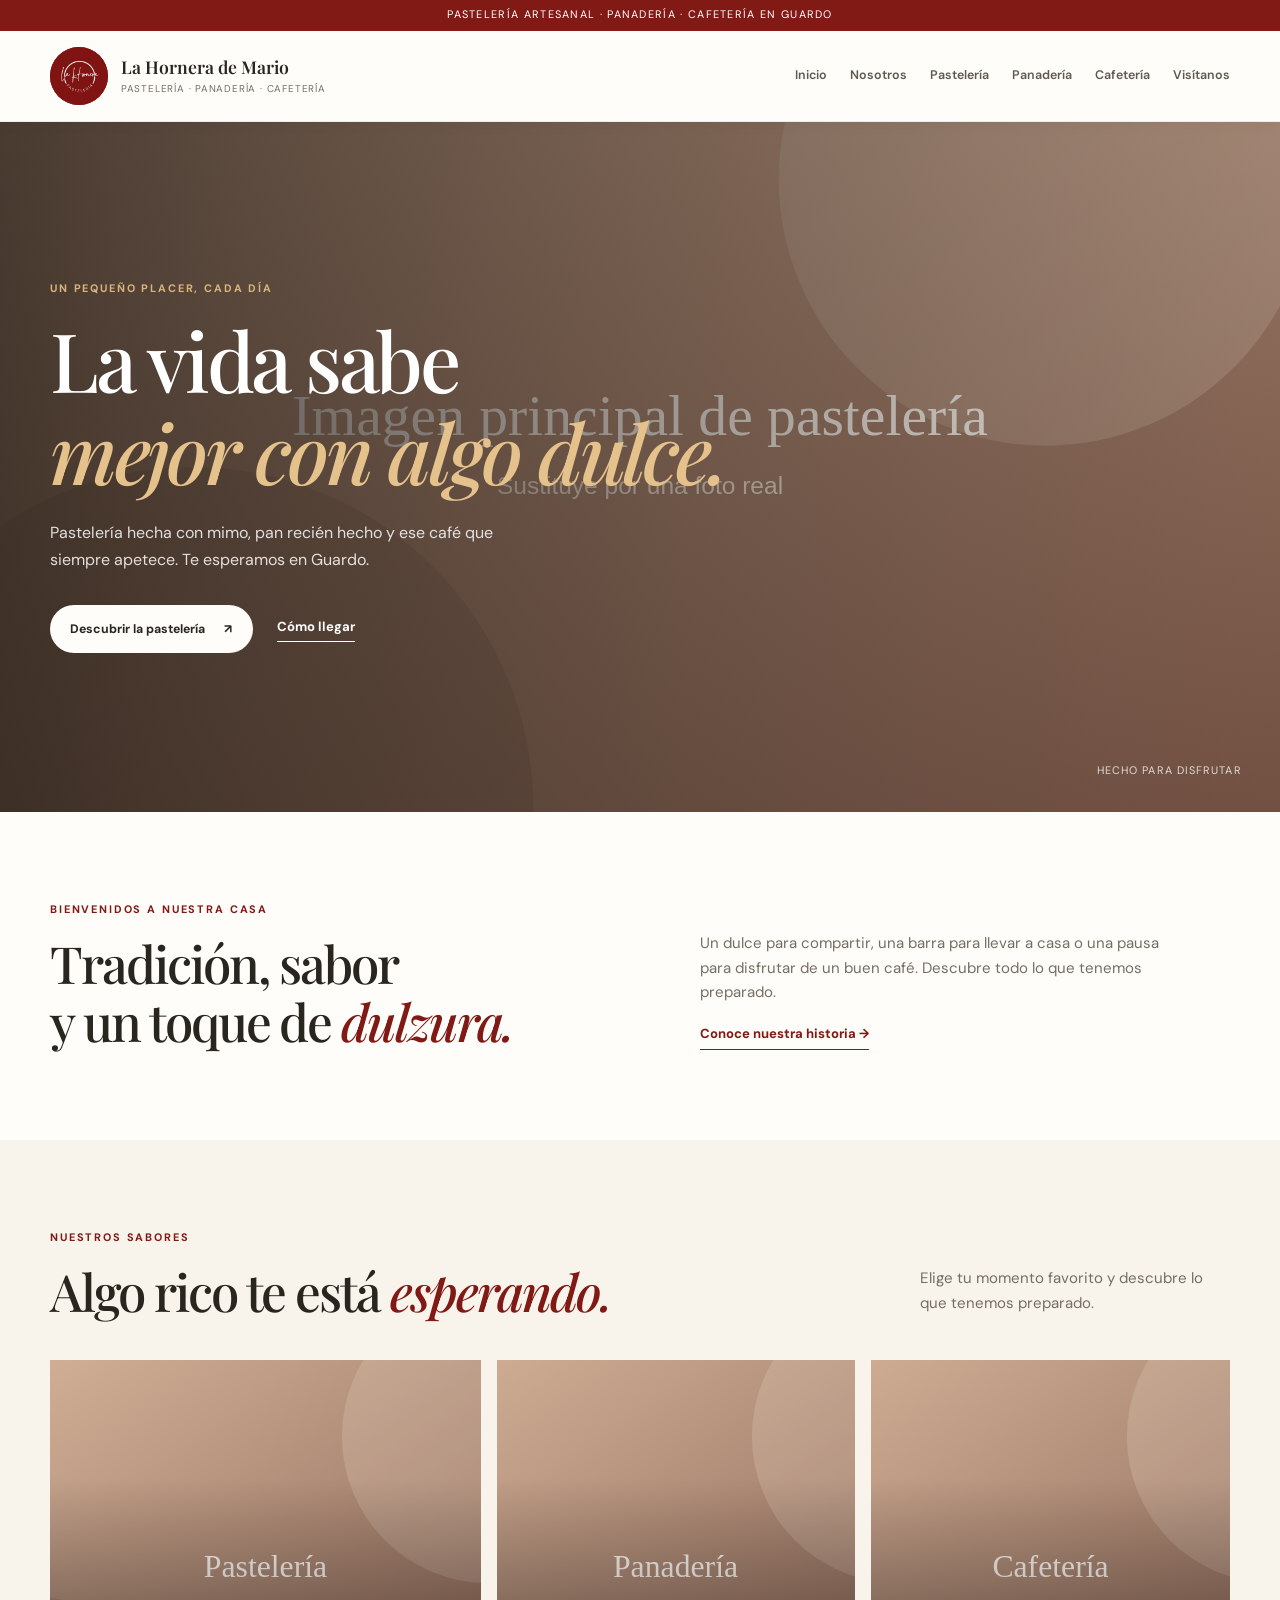
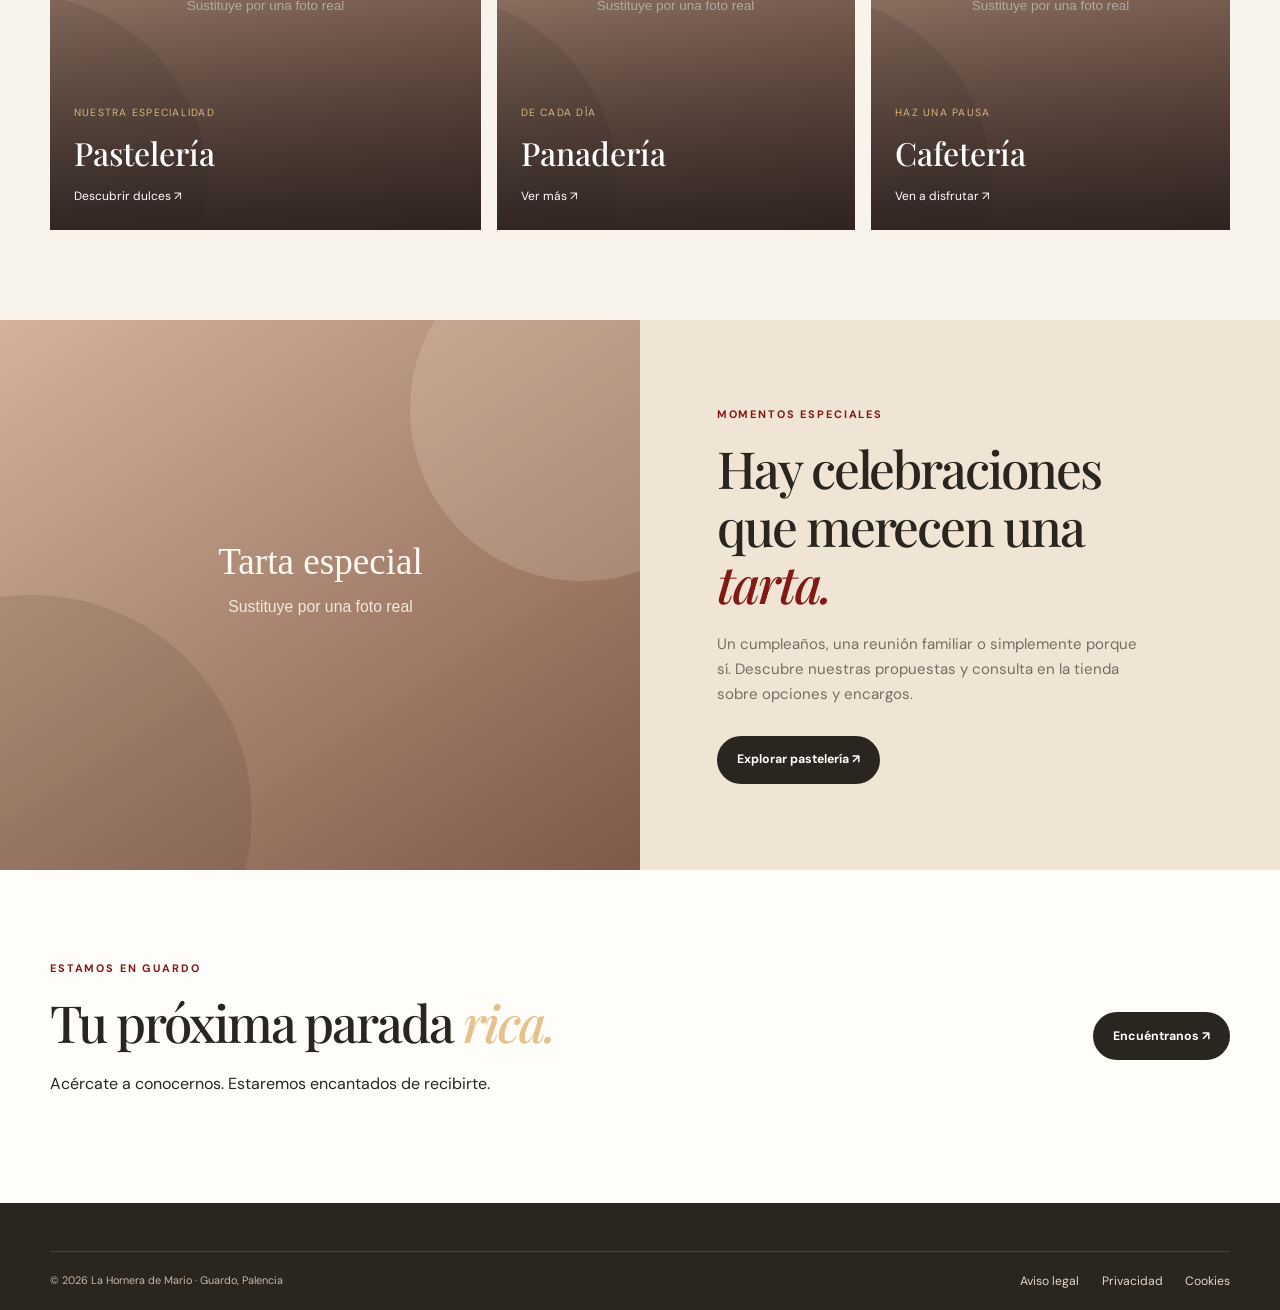
==== commit 7ac59ba0: "Keep legal footer visible as local fallback" ====
--- a/index.html
+++ b/index.html
@@ -1,10 +1,17 @@
 <!doctype html>
 <html lang="es"><head><meta charset="utf-8"><meta name="viewport" content="width=device-width, initial-scale=1">
 <meta name="description" content="Pastelería artesanal, panadería y cafetería en Guardo."><meta name="theme-color" content="#811915"><title>Pastelería artesanal en Guardo | La Hornera de Mario</title>
-<link rel="icon" href="assets/images/logo-hornera.jpg" type="image/jpeg">
+<link rel="icon" href="assets/images/favicon.svg" type="image/svg+xml">
+<link rel="preconnect" href="https://fonts.googleapis.com"><link rel="preconnect" href="https://fonts.gstatic.com" crossorigin>
+<link href="https://fonts.googleapis.com/css2?family=DM+Sans:wght@400;500;600;700&family=Playfair+Display:wght@500;600;700&display=swap" rel="stylesheet">
 <link rel="stylesheet" href="assets/css/main.css"><link rel="stylesheet" href="assets/css/pages.css">
-<script src="assets/js/main.js" defer></script></head><body data-root="">
-<a class="skip-link" href="#contenido">Saltar al contenido</a><div data-include="header"></div>
+<script src="assets/js/main.js" defer></script></head><body>
+<a class="skip-link" href="#contenido">Saltar al contenido</a><div class="announcement">Pastelería artesanal · Panadería · Cafetería en Guardo</div><header class="site-header"><div class="container header-inner">
+<a class="brand" href="index.html"><img src="assets/images/logo-hornera.jpg" alt="" class="brand-logo"><span><strong>La Hornera de Mario</strong><small>Pastelería · Panadería · Cafetería</small></span></a>
+<button class="nav-toggle" aria-expanded="false" aria-controls="site-nav" aria-label="Abrir menú"><span></span><span></span><span></span></button>
+<nav class="site-nav" id="site-nav" aria-label="Navegación principal">
+<a href="index.html">Inicio</a><a href="pages/nosotros.html">Nosotros</a><a href="pages/pasteleria.html">Pastelería</a><a href="pages/panaderia.html">Panadería</a><a href="pages/cafeteria.html">Cafetería</a><a href="pages/visitanos.html">Visítanos</a>
+</nav></div></header>
 <main id="contenido">
 <section class="hero"><div class="hero-image"></div><div class="hero-shade"></div><div class="container hero-content">
 <p class="eyebrow eyebrow-light">Un pequeño placer, cada día</p><h1>La vida sabe<br><em>mejor con algo dulce.</em></h1>
@@ -20,5 +27,14 @@
 </div></div></section>
 <section class="feature-section"><div class="feature-image"><img src="assets/images/tarta-especial.svg" alt="Tarta especial" loading="lazy"></div><div class="feature-copy"><p class="eyebrow">Momentos especiales</p><h2>Hay celebraciones<br>que merecen una <em>tarta.</em></h2><p>Un cumpleaños, una reunión familiar o simplemente porque sí. Descubre nuestras propuestas y consulta en la tienda sobre opciones y encargos.</p><a class="button button-dark" href="pages/pasteleria.html">Explorar pastelería ↗</a></div></section>
 <section class="section-space"><div class="container visit-strip-inner"><div><p class="eyebrow">Estamos en Guardo</p><h2>Tu próxima parada <em>rica.</em></h2><p>Acércate a conocernos. Estaremos encantados de recibirte.</p></div><a class="button button-dark" href="pages/visitanos.html">Encuéntranos ↗</a></div></section>
-</main><div data-include="footer"></div>
+</main><footer class="site-footer">
+  <div class="container footer-bottom footer-legal">
+    <span>© <span data-current-year></span> La Hornera de Mario · Guardo, Palencia</span>
+    <nav class="footer-links" aria-label="Enlaces legales">
+      <a href="pages/aviso-legal.html">Aviso legal</a>
+      <a href="pages/privacidad.html">Privacidad</a>
+      <a href="pages/cookies.html">Cookies</a>
+    </nav>
+  </div>
+</footer>
 </body></html>
--- a/assets/css/main.css
+++ b/assets/css/main.css
@@ -1,9 +1,16 @@
 /* Estilos globales: colores, tipografías, navegación, componentes y responsive. */
 :root{--ink:#29251f;--muted:#756e64;--cream:#f8f3eb;--paper:#fffdf9;--accent:#811915;--accent-dark:#5d100e;--gold:#d9b47c;--line:#e8dfd3;--body:"DM Sans",sans-serif;--display:"Playfair Display",Georgia,serif;--container:1180px}
-*{box-sizing:border-box}html{scroll-behavior:smooth}body{margin:0;color:var(--ink);background:var(--paper);font-family:var(--body);line-height:1.65;-webkit-font-smoothing:antialiased}img{display:block;max-width:100%}a{color:inherit;text-decoration:none}.container{width:min(calc(100% - 48px),var(--container));margin-inline:auto}.skip-link{position:absolute;top:-5rem;left:1rem;z-index:100;padding:.75rem;background:var(--ink);color:white}.skip-link:focus{top:1rem}.announcement{padding:.4rem 1rem;background:var(--accent);color:white;text-align:center;font-size:.68rem;letter-spacing:.12em;text-transform:uppercase}.site-header-shell{position:sticky;top:0;z-index:100;background:var(--paper);box-shadow:0 2px 8px #29251f0a}.site-header{position:relative;z-index:20;background:var(--paper);border-bottom:1px solid #29251f12}.header-inner{min-height:90px;display:flex;align-items:center;justify-content:space-between;gap:2rem}.brand{display:inline-flex;align-items:center;gap:.8rem;flex-shrink:0}.brand-logo{width:58px;height:58px;object-fit:contain;border-radius:50%;background:#811915}.brand span{display:grid;line-height:1.3}.brand strong{font-family:var(--display);font-size:1.1rem;font-weight:600}.brand small{margin-top:.25rem;color:var(--muted);font-size:.62rem;letter-spacing:.08em;text-transform:uppercase}.site-nav{display:flex;align-items:center;gap:clamp(.8rem,1.8vw,1.6rem)}.site-nav a{padding:.5rem 0;color:#5f594f;font-size:.78rem;font-weight:600}.site-nav a:hover{color:var(--accent)}.nav-toggle{display:none;border:0;background:none;padding:.5rem}.nav-toggle span{display:block;width:23px;height:2px;margin:5px;background:var(--ink)}.hero{position:relative;min-height:min(690px,76vw);display:flex;align-items:center;overflow:hidden;color:white;background:#321512}.hero-image,.hero-shade{position:absolute;inset:0}.hero-image{background:url("../images/hero-pasteleria.svg") center/cover no-repeat}.hero-shade{background:linear-gradient(90deg,#221913c7,#22191320)}.hero-content{position:relative;padding-block:7rem}.eyebrow{margin:0 0 1rem;color:var(--accent);font-size:.68rem;font-weight:700;letter-spacing:.17em;text-transform:uppercase}.eyebrow-light{color:#d9b47c}h1,h2{font-family:var(--display);font-weight:500;line-height:1.12;letter-spacing:-.04em}h1{max-width:780px;margin:0 0 1.4rem;font-size:clamp(3rem,6.4vw,5.9rem)}h2{margin:0 0 1.25rem;font-size:clamp(2.3rem,4vw,3.8rem)}h1 em,h2 em{color:#e5c18b;font-weight:500}.hero-intro{max-width:490px;margin-bottom:2rem;color:#ffffffd6}.hero-actions{display:flex;align-items:center;flex-wrap:wrap;gap:1.5rem}.button{display:inline-flex;min-height:48px;align-items:center;justify-content:center;gap:1.2rem;padding:.8rem 1.2rem;border:1px solid transparent;border-radius:999px;font-size:.77rem;font-weight:700;transition:transform .2s,background .2s}.button:hover{transform:translateY(-2px)}.button-light{color:var(--ink);background:var(--paper)}.button-dark{color:white;background:var(--ink)}.button-dark:hover{background:var(--accent-dark)}.text-link{display:inline-flex;gap:.6rem;padding-bottom:.25rem;border-bottom:1px solid currentColor;color:var(--accent);font-size:.82rem;font-weight:700}.text-link-light{color:white}.hero-note{position:absolute;right:3%;bottom:2rem;color:#ffffffc9;font-size:.68rem;letter-spacing:.1em;text-transform:uppercase}.section-space,.page-section{padding-block:clamp(4rem,7vw,7rem)}.intro-grid{display:grid;grid-template-columns:1.05fr .95fr;align-items:end;gap:4rem}.intro-grid h2{margin:0}.intro-grid h2 em,.section-heading h2 em,.visit-strip h2 em{color:var(--accent)}.intro-copy{max-width:470px}.intro-copy p,.section-heading>p,.feature-copy>p:not(.eyebrow),.visit-strip p:not(.eyebrow){color:var(--muted);font-size:.94rem}.categories-section{background:var(--cream)}.section-heading{display:flex;align-items:end;justify-content:space-between;gap:2rem;margin-bottom:2.5rem}.section-heading h2{margin:0}.section-heading>p{max-width:310px;margin-bottom:.3rem}.category-grid{display:grid;grid-template-columns:1.2fr 1fr 1fr;gap:1rem}.category-card{position:relative;min-height:390px;display:flex;align-items:end;overflow:hidden;color:white;background:#8d7461;isolation:isolate}.category-card-large{min-height:470px}.category-card img{position:absolute;z-index:-2;inset:0;width:100%;height:100%;object-fit:cover;transition:transform .5s}.category-card:hover img{transform:scale(1.05)}.category-overlay{position:absolute;z-index:-1;inset:0;background:linear-gradient(0deg,#1c1616d1,transparent 75%)}.category-card-copy{display:grid;gap:.4rem;padding:1.5rem}.category-card-copy small{color:#d9b47c;font-size:.65rem;letter-spacing:.12em;text-transform:uppercase}.category-card-copy strong{font-family:var(--display);font-size:2rem;font-weight:500}.category-card-copy>span{font-size:.75rem}.feature-section{display:grid;grid-template-columns:1fr 1fr;min-height:550px;background:#f0e4d4}.feature-image{min-height:400px;overflow:hidden}.feature-image img{width:100%;height:100%;object-fit:cover}.feature-copy{align-self:center;padding:clamp(2.5rem,6vw,6rem)}.feature-copy h2 em{color:var(--accent)}.feature-copy>p:not(.eyebrow){max-width:430px;margin-bottom:1.8rem}.visit-strip-inner{display:flex;align-items:center;justify-content:space-between;gap:2rem}.visit-strip h2{margin-bottom:.8rem}.site-footer{padding-top:3rem;background:var(--ink);color:var(--cream)}.footer-main,.footer-bottom{display:flex;align-items:center;justify-content:space-between;gap:2rem}.footer-main{padding-bottom:2.5rem}.brand-footer small{color:#c5b8a8}.footer-links{display:flex;flex-wrap:wrap;gap:1.3rem}.footer-links a{color:#e3d8cb;font-size:.76rem}.footer-bottom{padding-block:1rem;border-top:1px solid #ffffff24;color:#c5b8a8;font-size:.68rem}
+*{box-sizing:border-box}html{scroll-behavior:smooth}body{margin:0;color:var(--ink);background:var(--paper);font-family:var(--body);line-height:1.65;-webkit-font-smoothing:antialiased}img{display:block;max-width:100%}a{color:inherit;text-decoration:none}.container{width:min(calc(100% - 48px),var(--container));margin-inline:auto}.skip-link{position:absolute;top:-5rem;left:1rem;z-index:100;padding:.75rem;background:var(--ink);color:white}.skip-link:focus{top:1rem}.announcement{padding:.4rem 1rem;background:var(--accent);color:white;text-align:center;font-size:.68rem;letter-spacing:.12em;text-transform:uppercase}.site-header{position:relative;z-index:20;background:var(--paper);border-bottom:1px solid #29251f12}.header-inner{min-height:90px;display:flex;align-items:center;justify-content:space-between;gap:2rem}.brand{display:inline-flex;align-items:center;gap:.8rem;flex-shrink:0}.brand-logo{width:58px;height:58px;object-fit:contain;border-radius:50%;background:#811915}.brand span{display:grid;line-height:1.3}.brand strong{font-family:var(--display);font-size:1.1rem;font-weight:600}.brand small{margin-top:.25rem;color:var(--muted);font-size:.62rem;letter-spacing:.08em;text-transform:uppercase}.site-nav{display:flex;align-items:center;gap:clamp(.8rem,1.8vw,1.6rem)}.site-nav a{padding:.5rem 0;color:#5f594f;font-size:.78rem;font-weight:600}.site-nav a:hover{color:var(--accent)}.nav-toggle{display:none;border:0;background:none;padding:.5rem}.nav-toggle span{display:block;width:23px;height:2px;margin:5px;background:var(--ink)}.hero{position:relative;min-height:min(690px,76vw);display:flex;align-items:center;overflow:hidden;color:white;background:#321512}.hero-image,.hero-shade{position:absolute;inset:0}.hero-image{background:url("../images/hero-pasteleria.svg") center/cover no-repeat}.hero-shade{background:linear-gradient(90deg,#221913c7,#22191320)}.hero-content{position:relative;padding-block:7rem}.eyebrow{margin:0 0 1rem;color:var(--accent);font-size:.68rem;font-weight:700;letter-spacing:.17em;text-transform:uppercase}.eyebrow-light{color:#d9b47c}h1,h2{font-family:var(--display);font-weight:500;line-height:1.12;letter-spacing:-.04em}h1{max-width:780px;margin:0 0 1.4rem;font-size:clamp(3rem,6.4vw,5.9rem)}h2{margin:0 0 1.25rem;font-size:clamp(2.3rem,4vw,3.8rem)}h1 em,h2 em{color:#e5c18b;font-weight:500}.hero-intro{max-width:490px;margin-bottom:2rem;color:#ffffffd6}.hero-actions{display:flex;align-items:center;flex-wrap:wrap;gap:1.5rem}.button{display:inline-flex;min-height:48px;align-items:center;justify-content:center;gap:1.2rem;padding:.8rem 1.2rem;border:1px solid transparent;border-radius:999px;font-size:.77rem;font-weight:700;transition:transform .2s,background .2s}.button:hover{transform:translateY(-2px)}.button-light{color:var(--ink);background:var(--paper)}.button-dark{color:white;background:var(--ink)}.button-dark:hover{background:var(--accent-dark)}.text-link{display:inline-flex;gap:.6rem;padding-bottom:.25rem;border-bottom:1px solid currentColor;color:var(--accent);font-size:.82rem;font-weight:700}.text-link-light{color:white}.hero-note{position:absolute;right:3%;bottom:2rem;color:#ffffffc9;font-size:.68rem;letter-spacing:.1em;text-transform:uppercase}.section-space,.page-section{padding-block:clamp(4rem,7vw,7rem)}.intro-grid{display:grid;grid-template-columns:1.05fr .95fr;align-items:end;gap:4rem}.intro-grid h2{margin:0}.intro-grid h2 em,.section-heading h2 em,.visit-strip h2 em{color:var(--accent)}.intro-copy{max-width:470px}.intro-copy p,.section-heading>p,.feature-copy>p:not(.eyebrow),.visit-strip p:not(.eyebrow){color:var(--muted);font-size:.94rem}.categories-section{background:var(--cream)}.section-heading{display:flex;align-items:end;justify-content:space-between;gap:2rem;margin-bottom:2.5rem}.section-heading h2{margin:0}.section-heading>p{max-width:310px;margin-bottom:.3rem}.category-grid{display:grid;grid-template-columns:1.2fr 1fr 1fr;gap:1rem}.category-card{position:relative;min-height:390px;display:flex;align-items:end;overflow:hidden;color:white;background:#8d7461;isolation:isolate}.category-card-large{min-height:470px}.category-card img{position:absolute;z-index:-2;inset:0;width:100%;height:100%;object-fit:cover;transition:transform .5s}.category-card:hover img{transform:scale(1.05)}.category-overlay{position:absolute;z-index:-1;inset:0;background:linear-gradient(0deg,#1c1616d1,transparent 75%)}.category-card-copy{display:grid;gap:.4rem;padding:1.5rem}.category-card-copy small{color:#d9b47c;font-size:.65rem;letter-spacing:.12em;text-transform:uppercase}.category-card-copy strong{font-family:var(--display);font-size:2rem;font-weight:500}.category-card-copy>span{font-size:.75rem}.feature-section{display:grid;grid-template-columns:1fr 1fr;min-height:550px;background:#f0e4d4}.feature-image{min-height:400px;overflow:hidden}.feature-image img{width:100%;height:100%;object-fit:cover}.feature-copy{align-self:center;padding:clamp(2.5rem,6vw,6rem)}.feature-copy h2 em{color:var(--accent)}.feature-copy>p:not(.eyebrow){max-width:430px;margin-bottom:1.8rem}.visit-strip-inner{display:flex;align-items:center;justify-content:space-between;gap:2rem}.visit-strip h2{margin-bottom:.8rem}.site-footer{padding-top:3rem;background:var(--ink);color:var(--cream)}.footer-main,.footer-bottom{display:flex;align-items:center;justify-content:space-between;gap:2rem}.footer-main{padding-bottom:2.5rem}.brand-footer small{color:#c5b8a8}.footer-links{display:flex;flex-wrap:wrap;gap:1.3rem}.footer-links a{color:#e3d8cb;font-size:.76rem}.footer-bottom{padding-block:1rem;border-top:1px solid #ffffff24;color:#c5b8a8;font-size:.68rem}
 @media(max-width:980px){.nav-toggle{display:block}.site-nav{position:absolute;top:100%;right:0;left:0;display:none;align-items:stretch;gap:0;padding:.5rem 24px 1rem;border-top:1px solid var(--line);background:var(--paper);box-shadow:0 18px 55px #2b201f1f}.site-nav.is-open{display:flex;flex-direction:column}.site-nav a{padding:.85rem 0;border-bottom:1px solid var(--line)}.hero{min-height:600px}.intro-grid{gap:2rem}.category-grid{grid-template-columns:1fr 1fr}.category-card-large{grid-row:span 2;min-height:100%}.category-card{min-height:300px}}
 @media(max-width:640px){.container{width:calc(100% - 32px)}.brand-logo{width:48px;height:48px}.brand strong{font-size:1rem}.brand small{font-size:.52rem}.hero{min-height:600px}.hero-content{padding-block:5rem}h1{font-size:clamp(2.8rem,13vw,4.2rem)}.hero-actions{align-items:flex-start;flex-direction:column;gap:1.2rem}.intro-grid{grid-template-columns:1fr;gap:1.5rem}.section-heading{align-items:flex-start;flex-direction:column;gap:1rem}.category-grid{grid-template-columns:1fr}.category-card,.category-card-large{min-height:330px;grid-row:auto}.feature-section{grid-template-columns:1fr}.feature-image{min-height:300px;max-height:390px}.feature-copy{padding:3rem 24px}.visit-strip-inner,.footer-main,.footer-bottom{align-items:flex-start;flex-direction:column}.footer-main{gap:1.5rem}.footer-links{gap:.8rem 1.1rem}}
 @media(prefers-reduced-motion:reduce){html{scroll-behavior:auto}*,*::before,*::after{transition-duration:.01ms!important}}
 
-.footer-legal{display:flex;flex-wrap:wrap;gap:1rem;padding:0 0 1rem}.footer-legal a{font-size:.72rem;color:#e3d8cb;text-decoration:underline;text-underline-offset:3px}.legal-content{max-width:850px}.legal-content h1{font-size:clamp(2.5rem,5vw,4rem);color:var(--accent)}.legal-content h2{font-size:1.6rem;margin-top:2.2rem}.legal-content p,.legal-content li{max-width:78ch;color:var(--muted)}.map-placeholder{display:grid;place-items:center;min-height:320px;padding:2rem;background:var(--cream);text-align:center}.map-placeholder h3{font-family:var(--display);font-size:2rem}
-\n/* Contacto y componentes compartidos */\n.whatsapp-button{display:inline-flex;align-items:center;gap:.65rem;padding:.8rem 1.1rem;border-radius:999px;background:#25d366;color:#fff!important;font-weight:700;font-size:.85rem}.whatsapp-button svg{width:1.35rem;height:1.35rem;flex:none}.whatsapp-button:hover{filter:brightness(.94)}\n+
+/* Cabecera compartida: permanece visible sin sacar el contenido del flujo. */
+.site-header-shell{position:sticky;top:0;z-index:100;background:var(--paper);box-shadow:0 3px 14px #29251f0a}
+.site-header-shell .announcement{position:relative}
+.site-header-shell .site-header{position:relative}
+.footer-legal{padding-block:1.2rem;flex-wrap:wrap}
+.footer-legal .footer-links{align-items:center;gap:1rem 1.4rem}
+.footer-legal .footer-links a:hover{color:var(--gold)}
+@media(max-width:640px){.footer-legal{align-items:flex-start;flex-direction:column;gap:.8rem}.footer-legal .footer-links{gap:.7rem 1rem}}
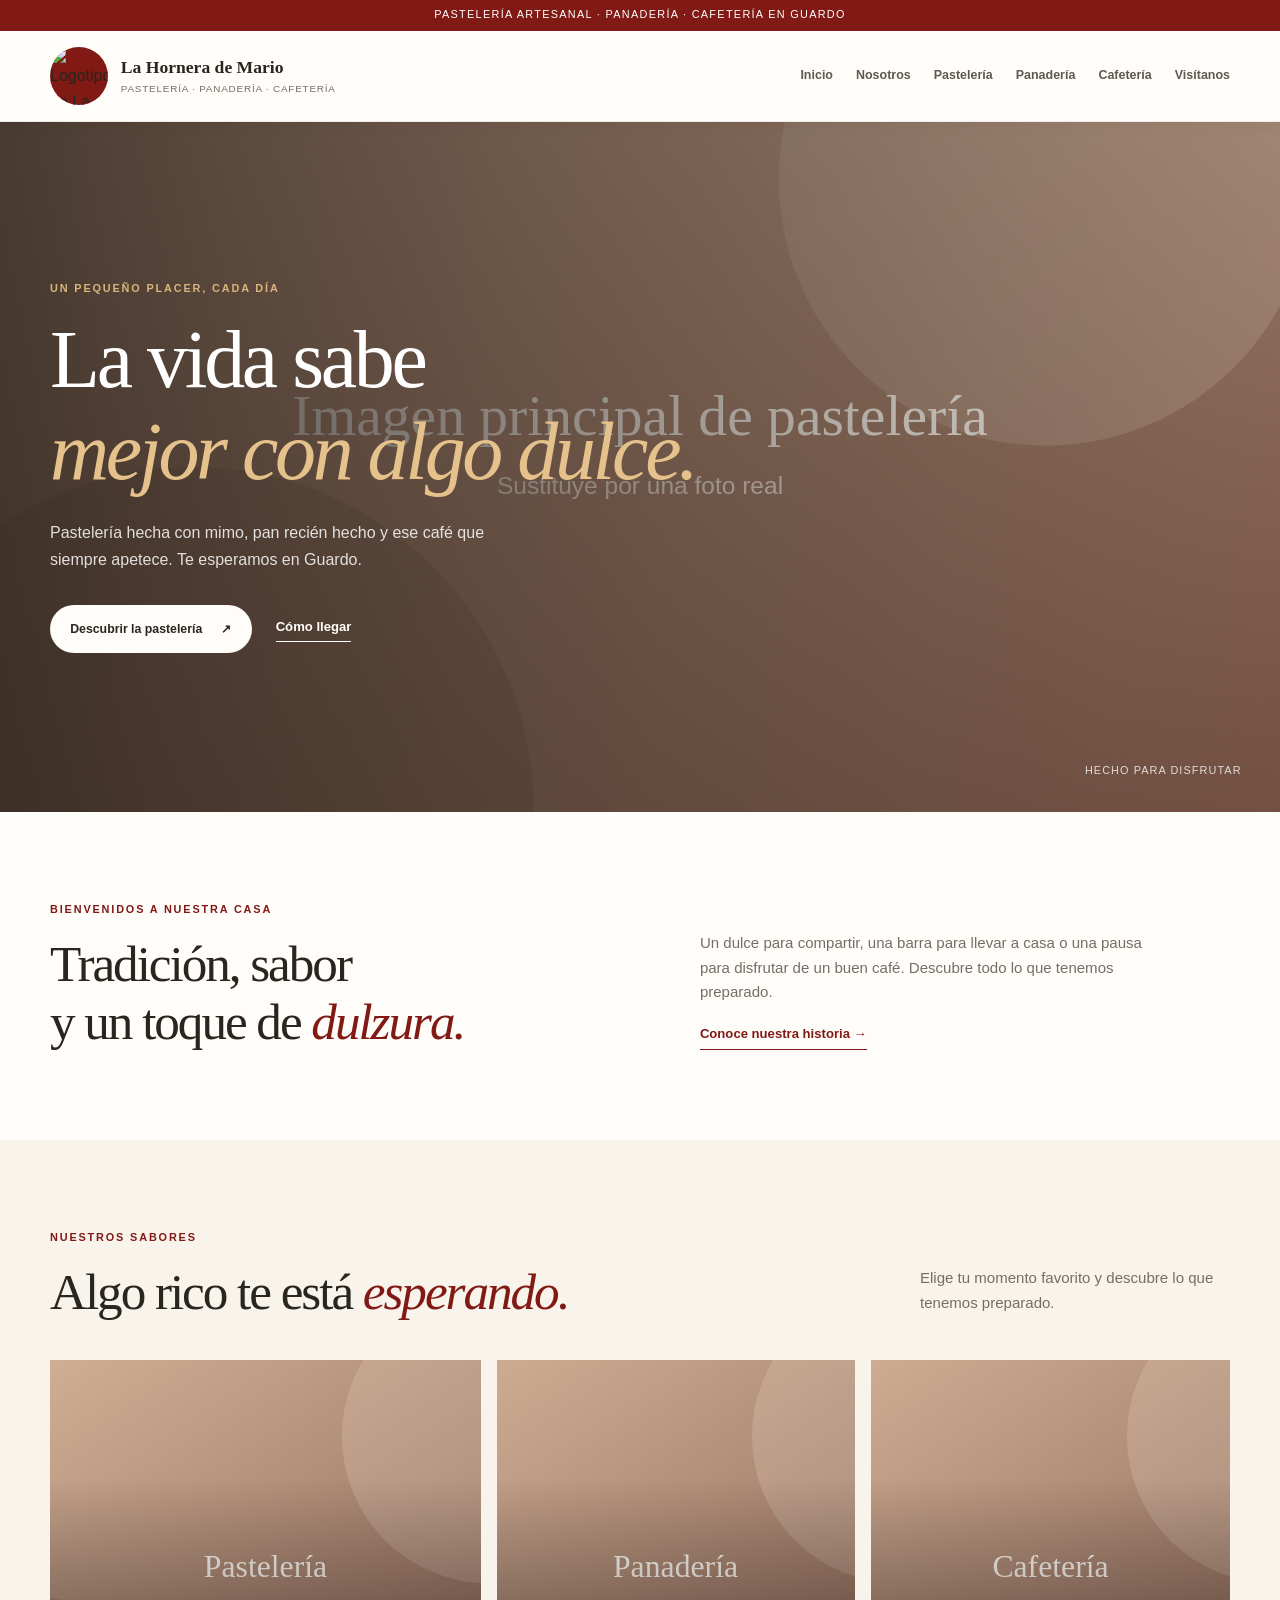
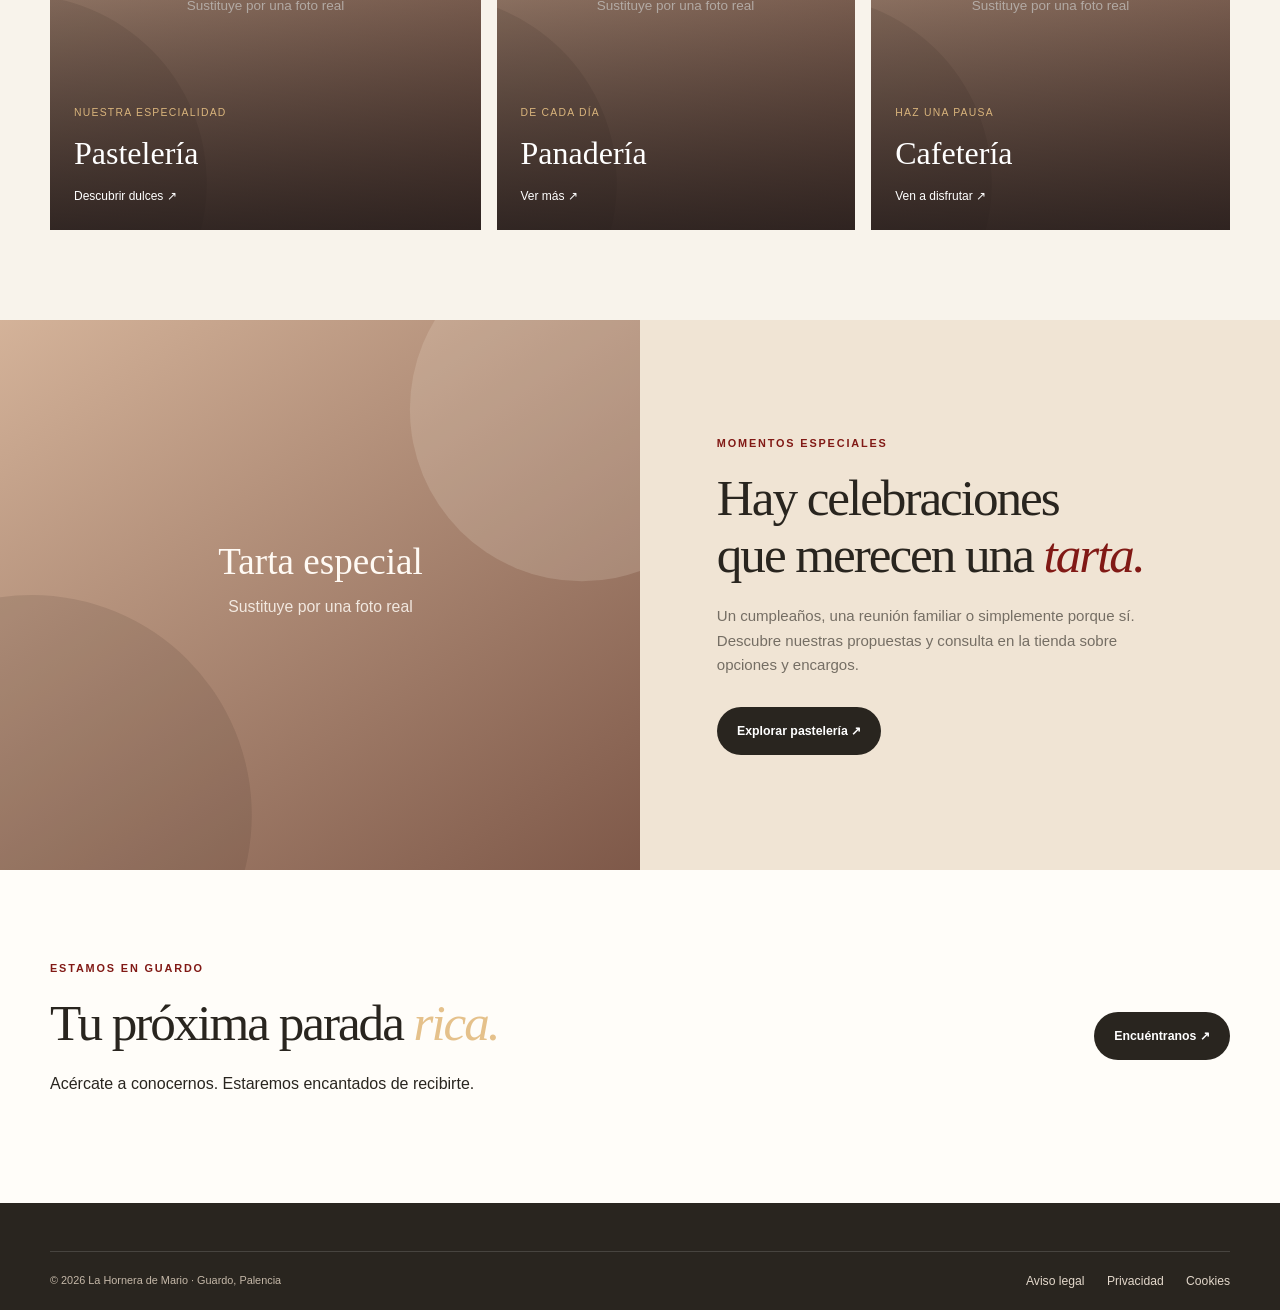
==== commit 756e27c1: "Fix header and footer rendering directly in HTML" ====
--- a/index.html
+++ b/index.html
@@ -1,17 +1,29 @@
 <!doctype html>
 <html lang="es"><head><meta charset="utf-8"><meta name="viewport" content="width=device-width, initial-scale=1">
 <meta name="description" content="Pastelería artesanal, panadería y cafetería en Guardo."><meta name="theme-color" content="#811915"><title>Pastelería artesanal en Guardo | La Hornera de Mario</title>
-<link rel="icon" href="assets/images/favicon.svg" type="image/svg+xml">
-<link rel="preconnect" href="https://fonts.googleapis.com"><link rel="preconnect" href="https://fonts.gstatic.com" crossorigin>
-<link href="https://fonts.googleapis.com/css2?family=DM+Sans:wght@400;500;600;700&family=Playfair+Display:wght@500;600;700&display=swap" rel="stylesheet">
+<link rel="icon" href="assets/images/logo-hornera.jpg" type="image/jpeg">
 <link rel="stylesheet" href="assets/css/main.css"><link rel="stylesheet" href="assets/css/pages.css">
 <script src="assets/js/main.js" defer></script></head><body>
-<a class="skip-link" href="#contenido">Saltar al contenido</a><div class="announcement">Pastelería artesanal · Panadería · Cafetería en Guardo</div><header class="site-header"><div class="container header-inner">
-<a class="brand" href="index.html"><img src="assets/images/logo-hornera.jpg" alt="" class="brand-logo"><span><strong>La Hornera de Mario</strong><small>Pastelería · Panadería · Cafetería</small></span></a>
-<button class="nav-toggle" aria-expanded="false" aria-controls="site-nav" aria-label="Abrir menú"><span></span><span></span><span></span></button>
-<nav class="site-nav" id="site-nav" aria-label="Navegación principal">
-<a href="index.html">Inicio</a><a href="pages/nosotros.html">Nosotros</a><a href="pages/pasteleria.html">Pastelería</a><a href="pages/panaderia.html">Panadería</a><a href="pages/cafeteria.html">Cafetería</a><a href="pages/visitanos.html">Visítanos</a>
-</nav></div></header>
+<a class="skip-link" href="#contenido">Saltar al contenido</a><div class="site-header-shell">
+  <div class="announcement">Pastelería artesanal · Panadería · Cafetería en Guardo</div>
+  <header class="site-header">
+    <div class="container header-inner">
+      <a class="brand" href="index.html">
+        <img src="assets/images/logo-hornera.jpg" alt="Logotipo de La Hornera de Mario" class="brand-logo">
+        <span><strong>La Hornera de Mario</strong><small>Pastelería · Panadería · Cafetería</small></span>
+      </a>
+      <button class="nav-toggle" aria-expanded="false" aria-controls="site-nav" aria-label="Abrir menú"><span></span><span></span><span></span></button>
+      <nav class="site-nav" id="site-nav" aria-label="Navegación principal">
+        <a href="index.html">Inicio</a>
+        <a href="pages/nosotros.html">Nosotros</a>
+        <a href="pages/pasteleria.html">Pastelería</a>
+        <a href="pages/panaderia.html">Panadería</a>
+        <a href="pages/cafeteria.html">Cafetería</a>
+        <a href="pages/visitanos.html">Visítanos</a>
+      </nav>
+    </div>
+  </header>
+</div>
 <main id="contenido">
 <section class="hero"><div class="hero-image"></div><div class="hero-shade"></div><div class="container hero-content">
 <p class="eyebrow eyebrow-light">Un pequeño placer, cada día</p><h1>La vida sabe<br><em>mejor con algo dulce.</em></h1>
